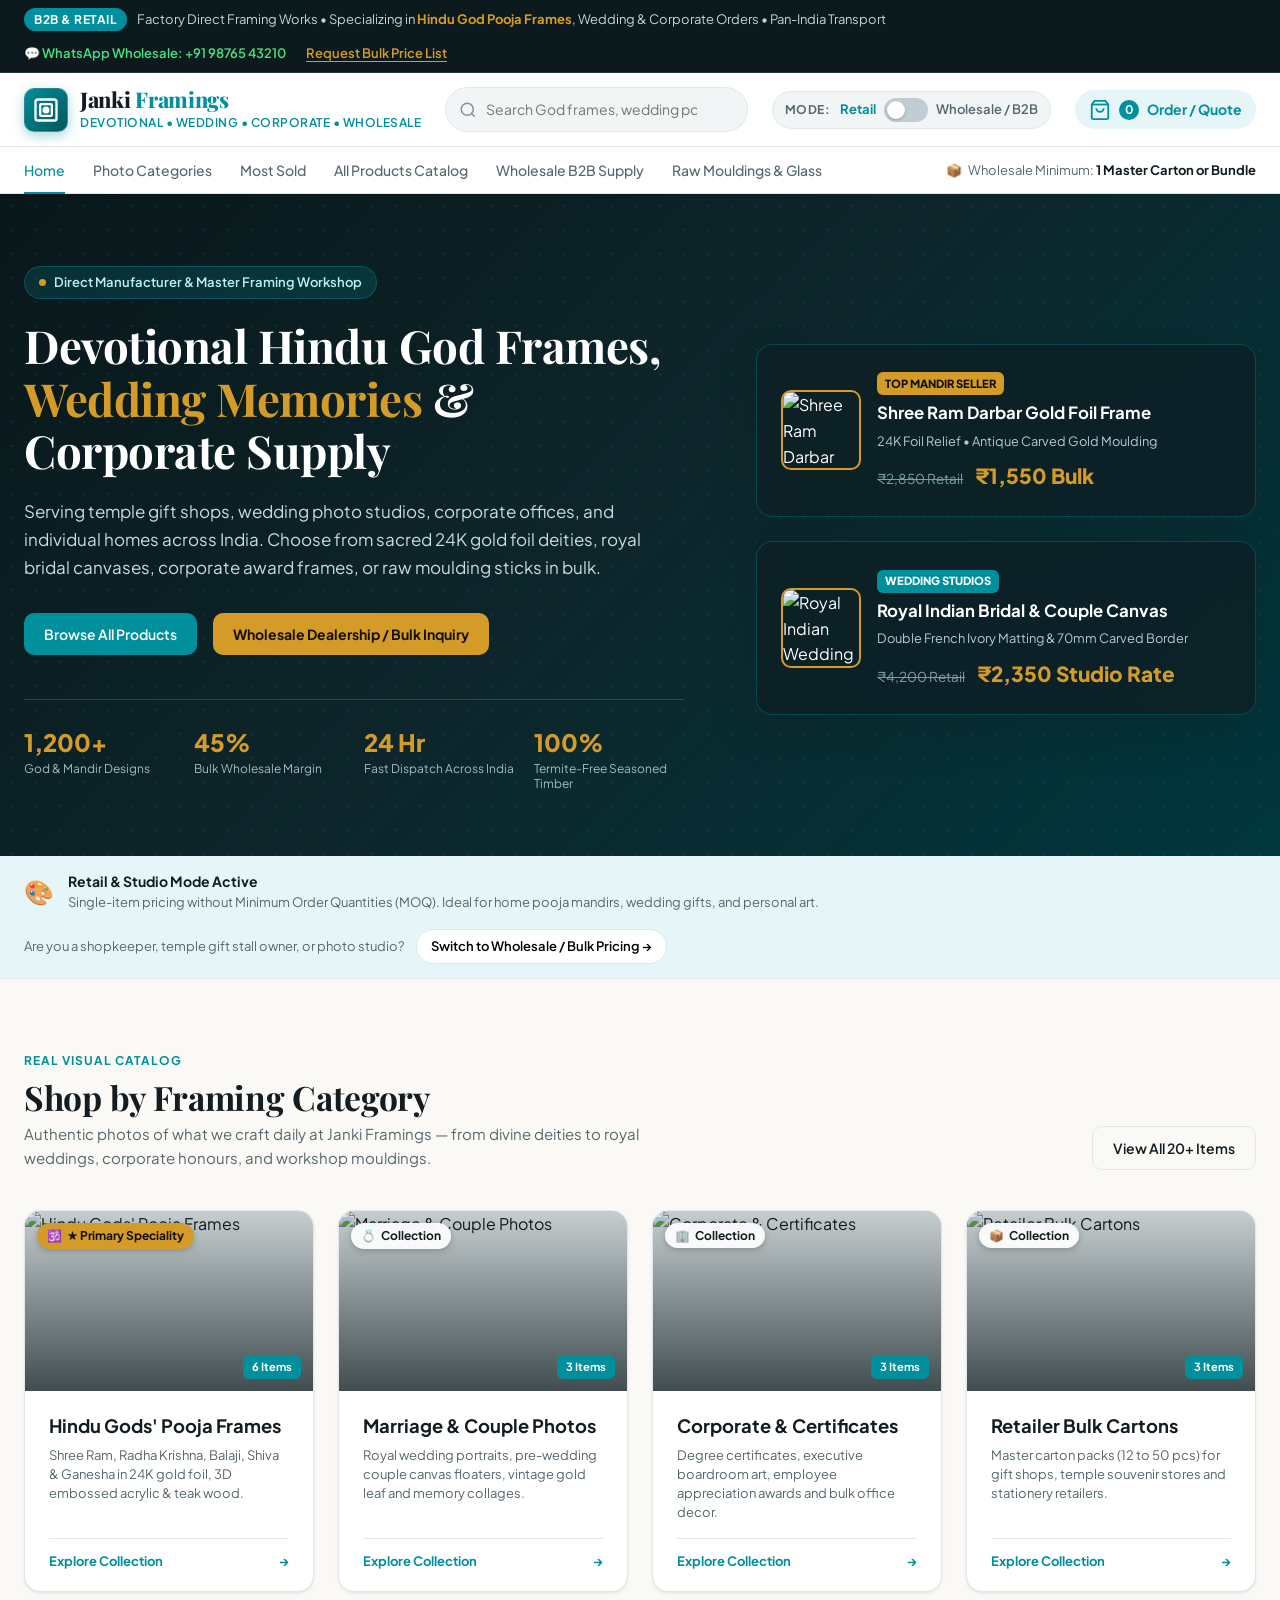
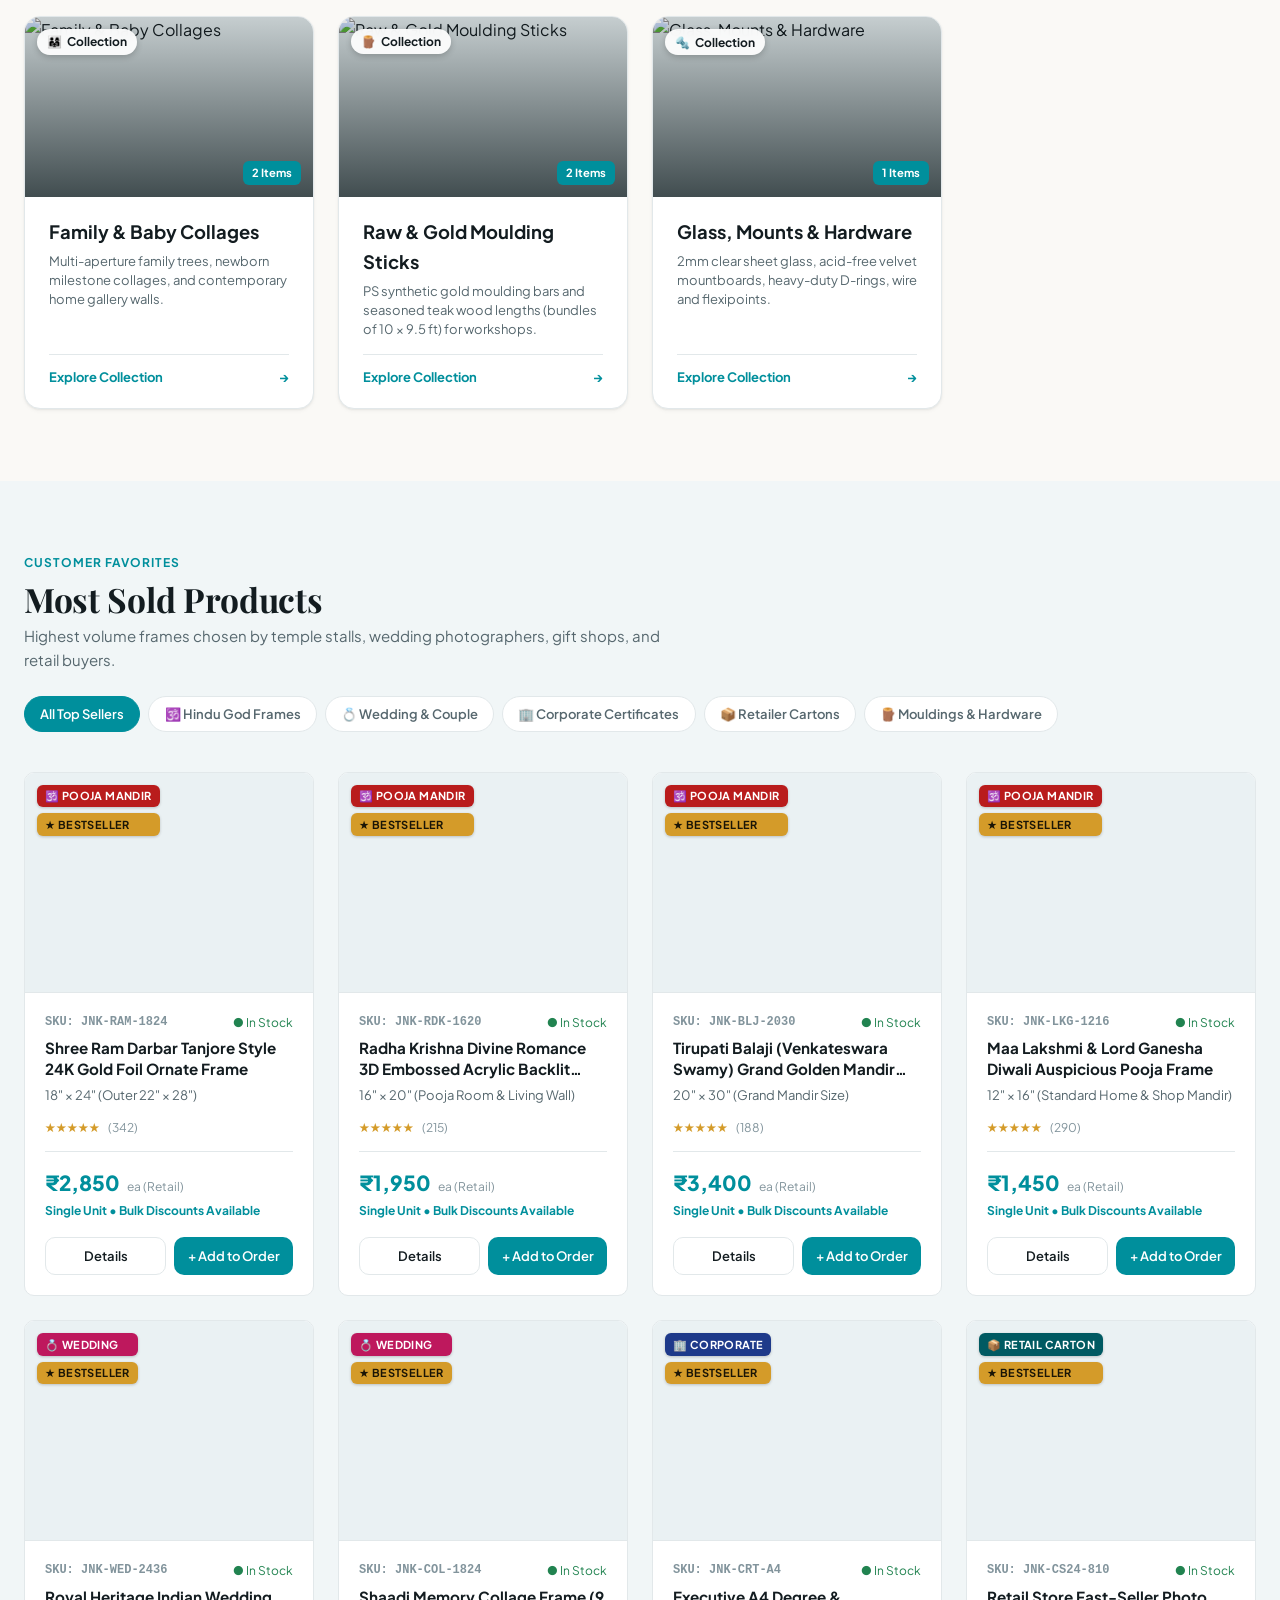
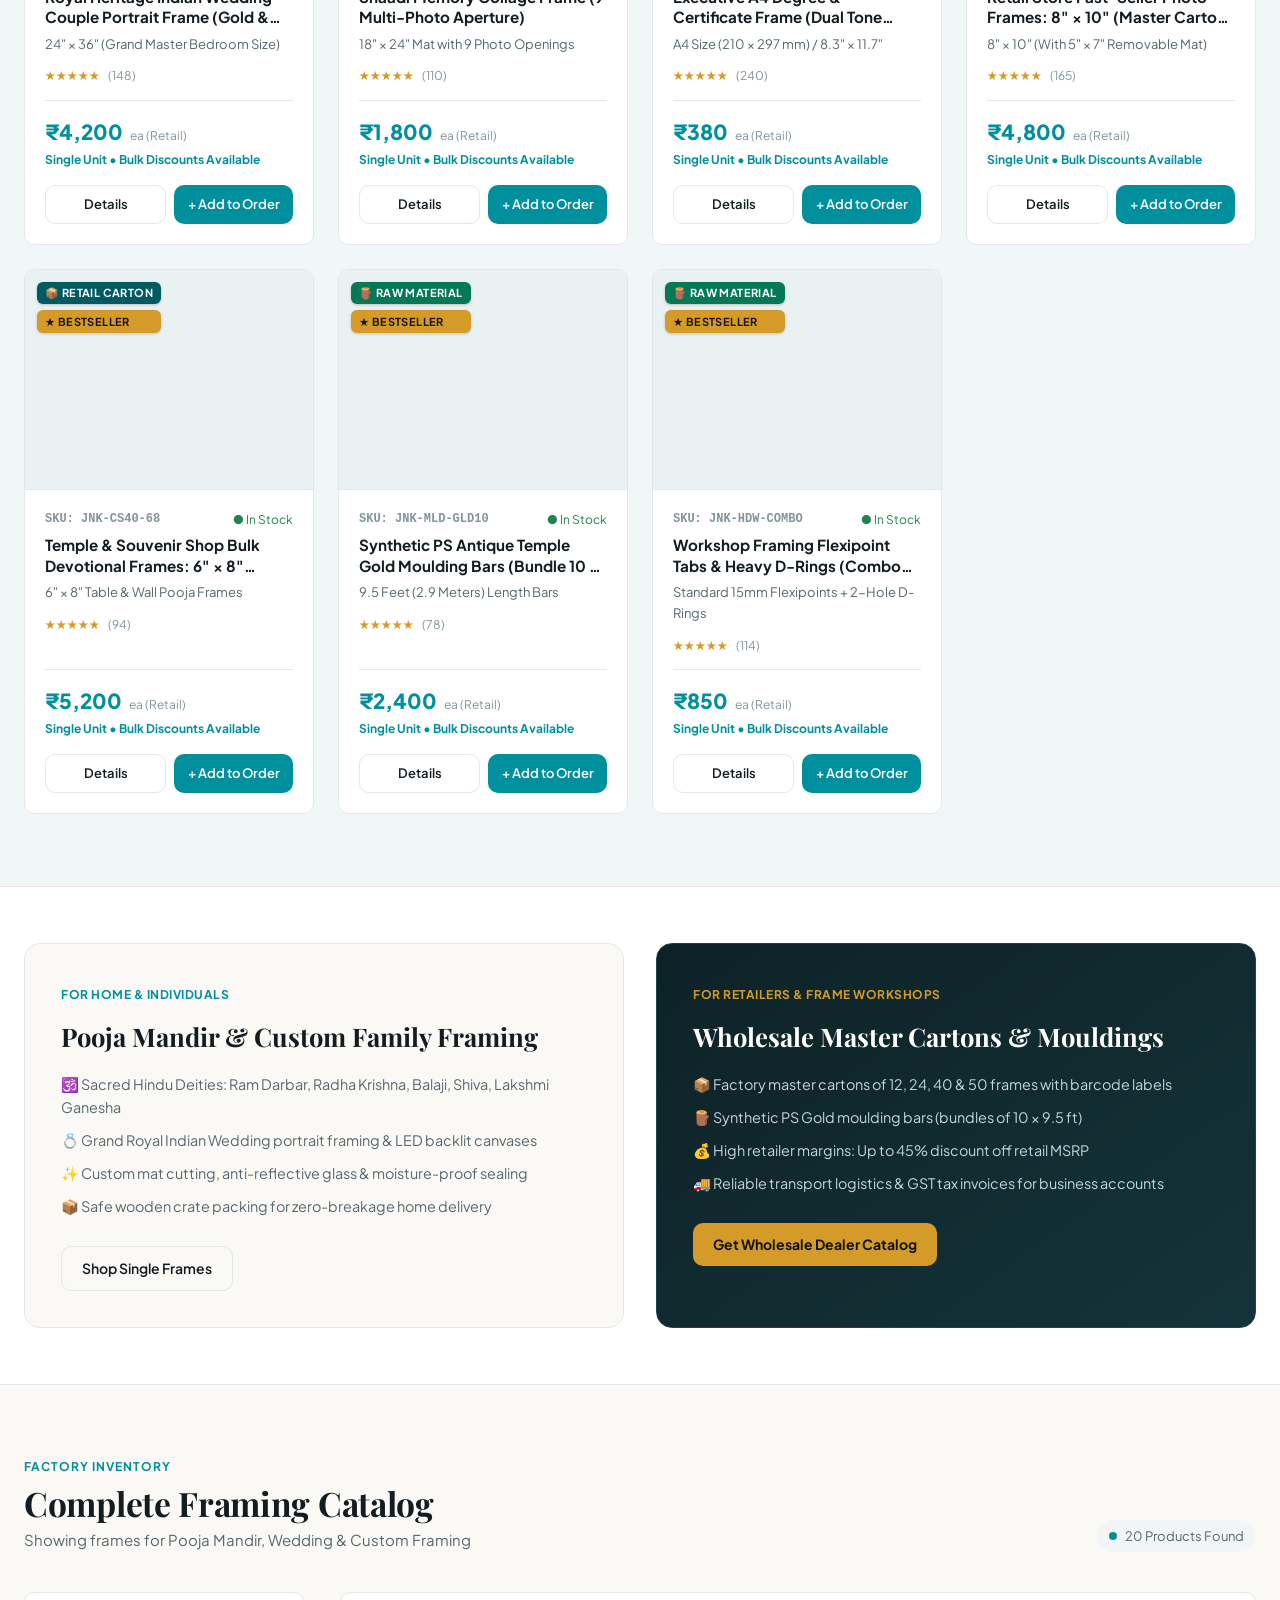
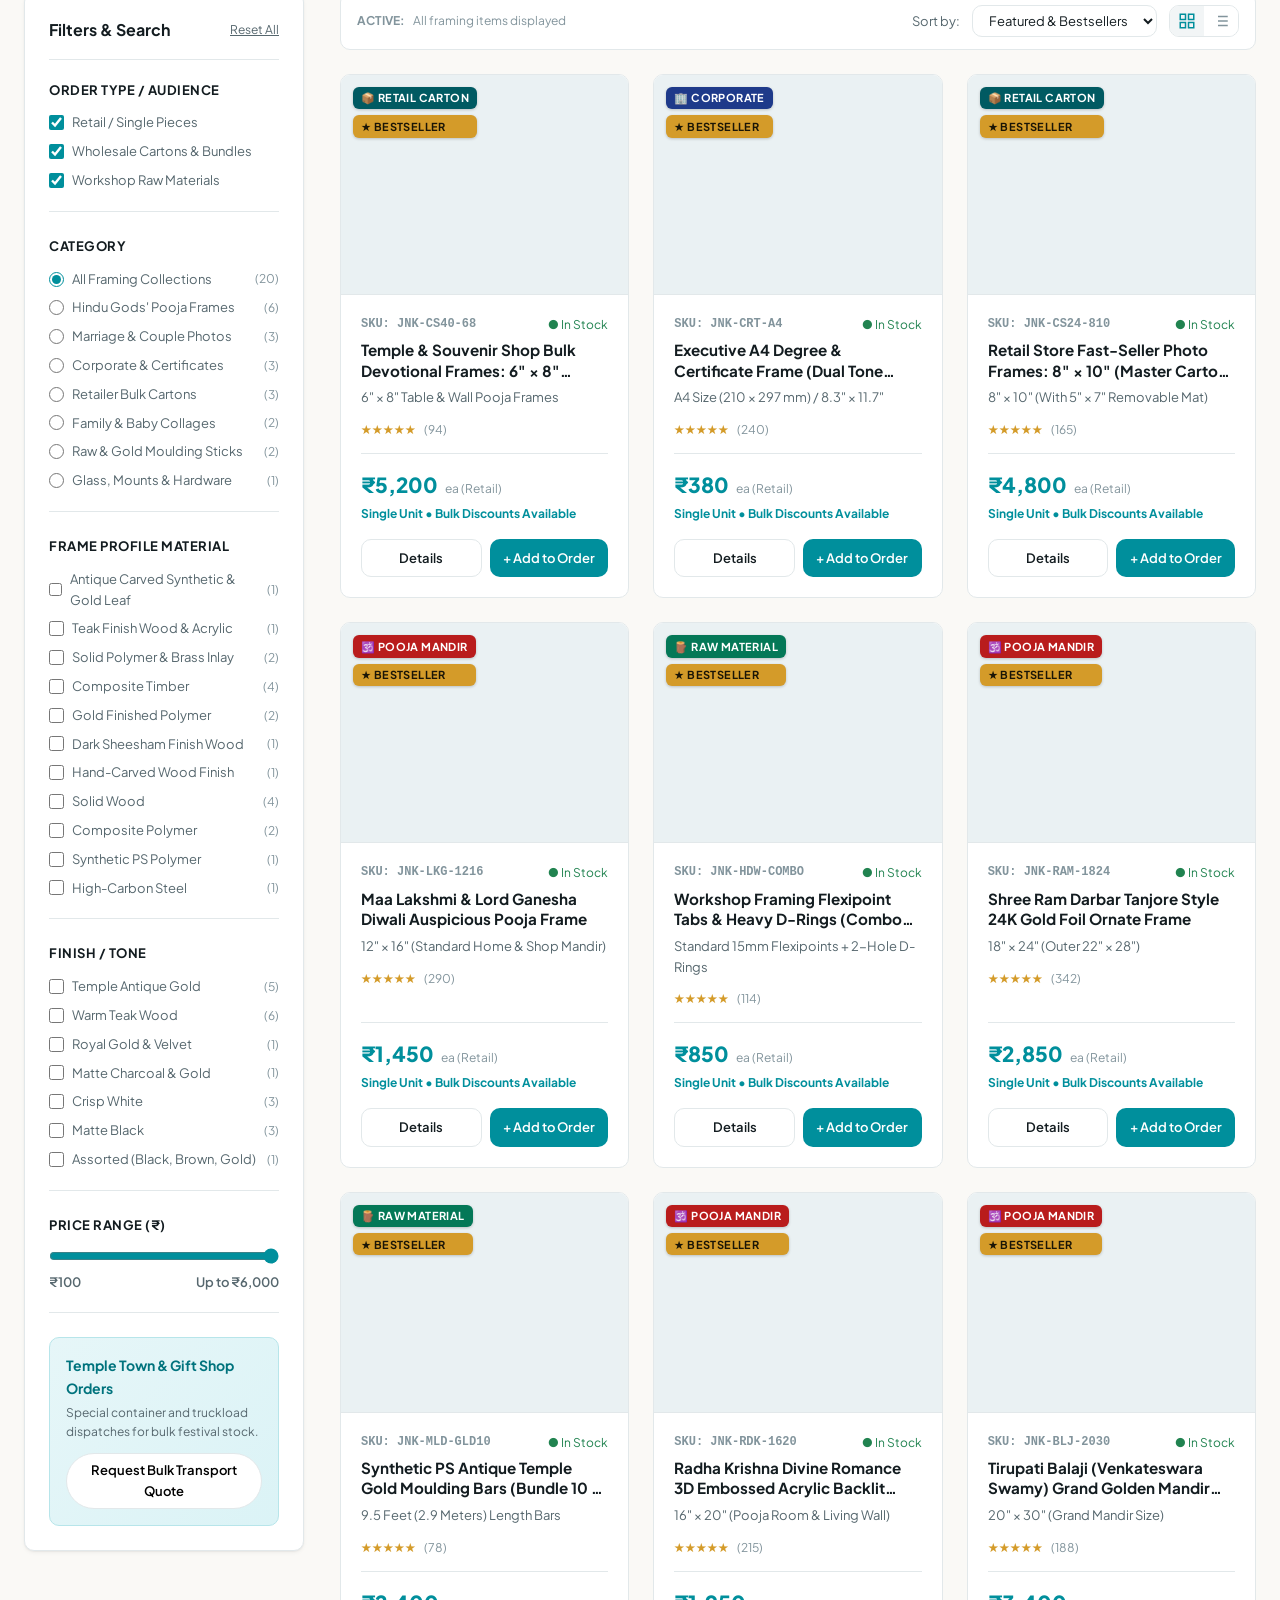
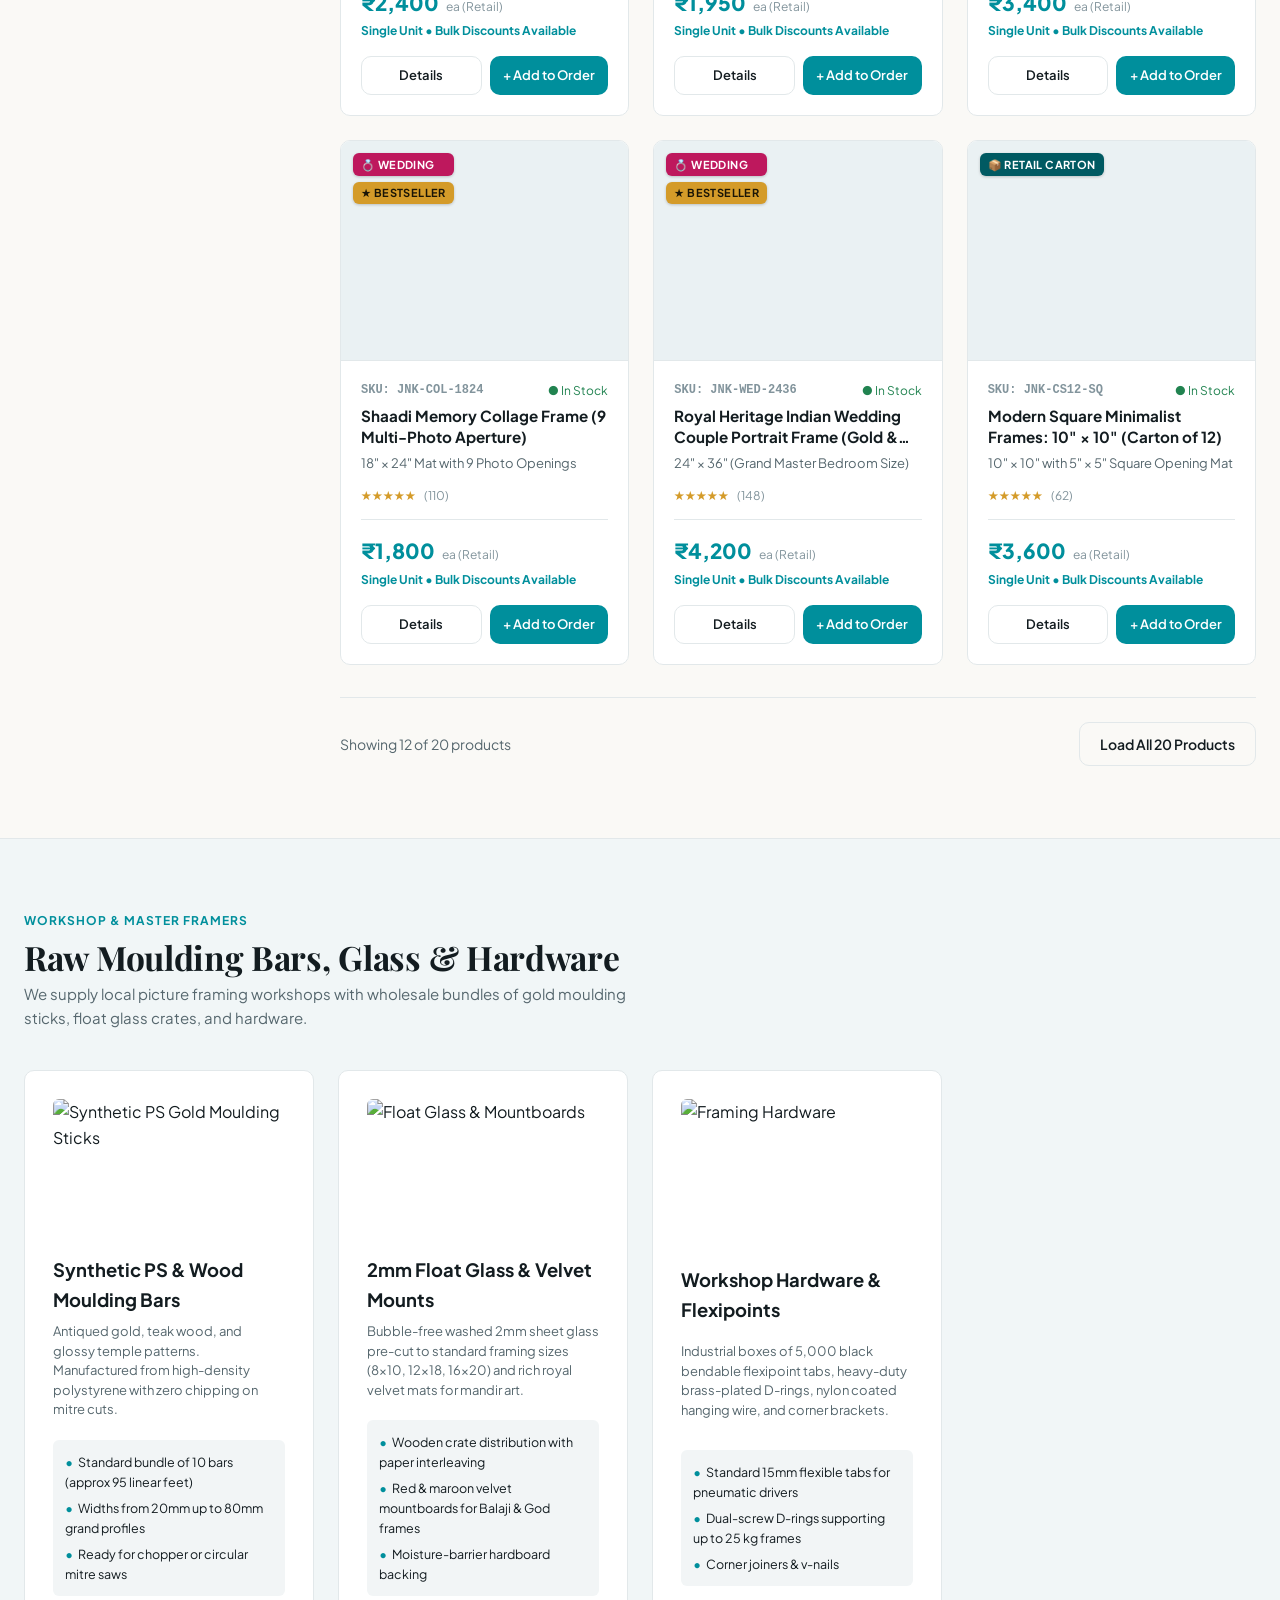
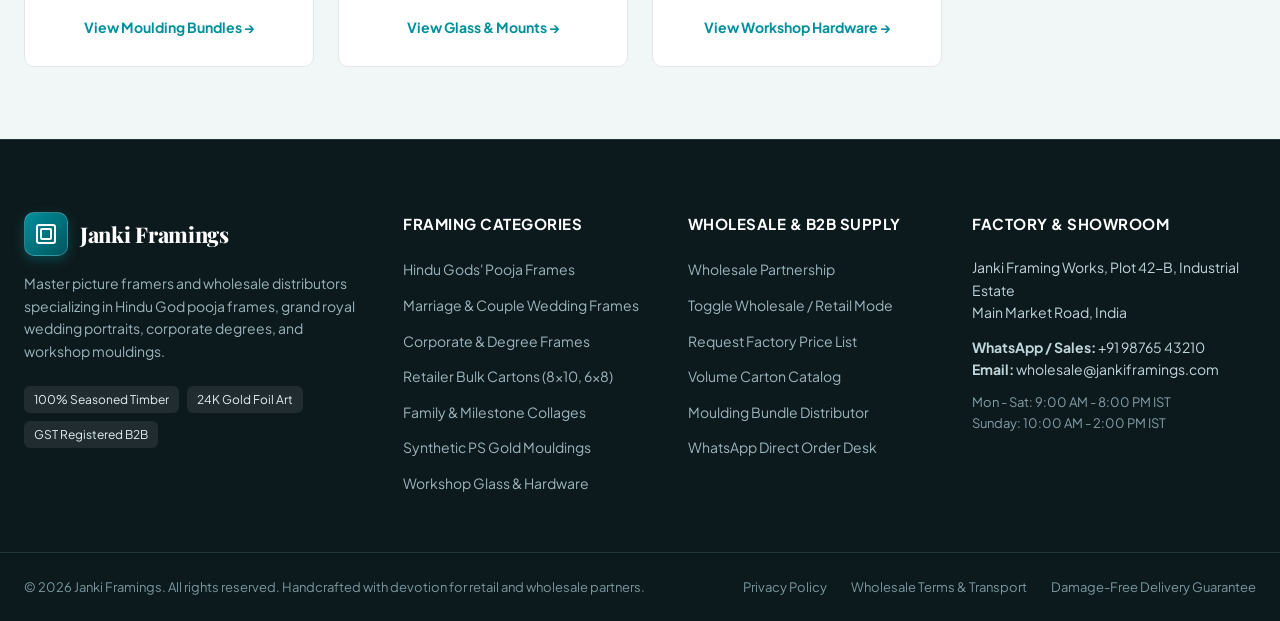
==== index.html @ 9b22b1b0 "first commit" ====
<!DOCTYPE html>
<html lang="en">
<head>
  <meta charset="UTF-8">
  <meta name="viewport" content="width=device-width, initial-scale=1.0">
  <title>Janki Framings | Hindu God Frames, Wedding, Corporate & Wholesale Supply</title>
  <link rel="preconnect" href="https://fonts.googleapis.com">
  <link rel="preconnect" href="https://fonts.gstatic.com" crossorigin>
  <link href="https://fonts.googleapis.com/css2?family=Plus+Jakarta+Sans:wght@300;400;500;600;700;800&family=Playfair+Display:ital,wght@0,600;0,700;0,800;1,400&display=swap" rel="stylesheet">
  <link rel="stylesheet" href="css/style.css">
</head>
<body>
  <!-- Top Announcement Bar -->
  <aside class="announcement-bar" aria-label="Store Announcement">
    <div class="container announcement-inner">
      <div class="announcement-text">
        <span class="badge-pill teal">B2B & Retail</span>
        <span>Factory Direct Framing Works • Specializing in <strong>Hindu God Pooja Frames</strong>, Wedding & Corporate Orders • Pan-India Transport</span>
      </div>
      <div class="announcement-actions">
        <a href="https://wa.me/919876543210" target="_blank" class="whatsapp-link" rel="noopener">
          <span>💬 WhatsApp Wholesale: +91 98765 43210</span>
        </a>
        <button id="open-rfq-top-btn" class="text-link">Request Bulk Price List</button>
      </div>
    </div>
  </aside>

  <!-- Main Navigation Header -->
  <header class="site-header" id="site-header">
    <div class="container header-content">
      <!-- Logo & Brand: Janki Framings -->
      <a href="#hero" class="brand-logo" aria-label="Janki Framings Home">
        <div class="logo-mark">
          <svg width="28" height="28" viewBox="0 0 24 24" fill="none" stroke="currentColor" stroke-width="2">
            <rect x="3" y="3" width="18" height="18" rx="2" ry="2"></rect>
            <rect x="7" y="7" width="10" height="10" rx="1" ry="1"></rect>
            <circle cx="12" cy="12" r="2" fill="currentColor"></circle>
          </svg>
        </div>
        <div class="brand-text">
          <span class="brand-name">Janki <span>Framings</span></span>
          <span class="brand-tagline">Devotional • Wedding • Corporate • Wholesale</span>
        </div>
      </a>

      <!-- Search Input in Header -->
      <div class="search-wrapper">
        <svg class="search-icon" width="18" height="18" viewBox="0 0 24 24" fill="none" stroke="currentColor" stroke-width="2">
          <circle cx="11" cy="11" r="8"></circle>
          <line x1="21" y1="21" x2="16.65" y2="16.65"></line>
        </svg>
        <input 
          type="search" 
          id="global-search" 
          placeholder="Search God frames, wedding portraits, certificates, mouldings..." 
          aria-label="Search catalog"
        />
        <button id="clear-search-btn" class="clear-search hidden" aria-label="Clear search">&times;</button>
      </div>

      <!-- Customer Mode Selector (Retail vs Wholesale Switcher) -->
      <div class="mode-switcher-container">
        <label class="mode-label" for="wholesale-toggle">
          <span class="mode-title">Mode:</span>
          <div class="toggle-control">
            <span class="mode-opt active" id="opt-retail">Retail</span>
            <div class="switch">
              <input type="checkbox" id="wholesale-toggle" aria-label="Toggle Wholesale Mode">
              <span class="slider round"></span>
            </div>
            <span class="mode-opt" id="opt-wholesale">Wholesale / B2B</span>
          </div>
        </label>
      </div>

      <!-- Action items: Quote Drawer / Cart -->
      <div class="header-actions">
        <button id="cart-drawer-toggle" class="btn-icon-count" aria-label="View Order or Quote List">
          <svg width="22" height="22" viewBox="0 0 24 24" fill="none" stroke="currentColor" stroke-width="2">
            <path d="M6 2L3 6v14a2 2 0 0 0 2 2h14a2 2 0 0 0 2-2V6l-3-4z"></path>
            <line x1="3" y1="6" x2="21" y2="6"></line>
            <path d="M16 10a4 4 0 0 1-8 0"></path>
          </svg>
          <span class="count-badge" id="cart-item-count">0</span>
          <span class="action-label" id="cart-label">Order / Quote</span>
        </button>

        <button id="mobile-menu-btn" class="mobile-menu-toggle" aria-label="Open mobile navigation">
          <span class="bar"></span>
          <span class="bar"></span>
          <span class="bar"></span>
        </button>
      </div>
    </div>

    <!-- Secondary Navigation Links Bar -->
    <nav class="secondary-nav" id="secondary-nav" aria-label="Main Navigation">
      <div class="container nav-links-container">
        <ul class="nav-links">
          <li><a href="#hero" class="active">Home</a></li>
          <li><a href="#categories-section">Photo Categories</a></li>
          <li><a href="#bestsellers-section">Most Sold</a></li>
          <li><a href="#catalog-section">All Products Catalog</a></li>
          <li><a href="#wholesale-info-section">Wholesale B2B Supply</a></li>
          <li><a href="#materials-guide-section">Raw Mouldings & Glass</a></li>
        </ul>
        <div class="wholesale-perk-hint">
          <span class="icon">📦</span>
          <span>Wholesale Minimum: <strong>1 Master Carton or Bundle</strong></span>
        </div>
      </div>
    </nav>
  </header>

  <main>
    <!-- Hero / Banner Section -->
    <section class="hero-banner" id="hero">
      <div class="hero-overlay"></div>
      <div class="container hero-container">
        <div class="hero-content">
          <div class="hero-badge">
            <span class="dot"></span>
            Direct Manufacturer & Master Framing Workshop
          </div>
          <h1 class="hero-title">
            Devotional Hindu God Frames, <span>Wedding Memories</span> & Corporate Supply
          </h1>
          <p class="hero-description">
            Serving temple gift shops, wedding photo studios, corporate offices, and individual homes across India. 
            Choose from sacred 24K gold foil deities, royal bridal canvases, corporate award frames, or raw moulding sticks in bulk.
          </p>
          <div class="hero-actions">
            <a href="#catalog-section" class="btn btn-primary">Browse All Products</a>
            <button id="hero-rfq-btn" class="btn btn-gold">Wholesale Dealership / Bulk Inquiry</button>
          </div>
          
          <div class="hero-stats">
            <div class="stat-item">
              <span class="stat-number">1,200+</span>
              <span class="stat-label">God & Mandir Designs</span>
            </div>
            <div class="stat-item">
              <span class="stat-number">45%</span>
              <span class="stat-label">Bulk Wholesale Margin</span>
            </div>
            <div class="stat-item">
              <span class="stat-number">24 Hr</span>
              <span class="stat-label">Fast Dispatch Across India</span>
            </div>
            <div class="stat-item">
              <span class="stat-number">100%</span>
              <span class="stat-label">Termite-Free Seasoned Timber</span>
            </div>
          </div>
        </div>
        
        <div class="hero-card-preview">
          <div class="hero-floating-card">
            <img 
              src="https://images.unsplash.com/photo-1582561424760-0321d75e81fa?w=300&auto=format&fit=crop&q=80" 
              alt="Shree Ram Darbar 24K Gold Foil Frame" 
              class="hero-thumb-img"
            />
            <div>
              <span class="badge-tag">Top Mandir Seller</span>
              <h4>Shree Ram Darbar Gold Foil Frame</h4>
              <p>24K Foil Relief • Antique Carved Gold Moulding</p>
              <div class="card-price-row">
                <span class="price-strike">₹2,850 Retail</span>
                <span class="price-highlight">₹1,550 Bulk</span>
              </div>
            </div>
          </div>

          <div class="hero-floating-card">
            <img 
              src="https://images.unsplash.com/photo-1583939003579-730e3918a45a?w=300&auto=format&fit=crop&q=80" 
              alt="Royal Indian Wedding Couple Frame" 
              class="hero-thumb-img"
            />
            <div>
              <span class="badge-tag teal">Wedding Studios</span>
              <h4>Royal Indian Bridal & Couple Canvas</h4>
              <p>Double French Ivory Matting & 70mm Carved Border</p>
              <div class="card-price-row">
                <span class="price-strike">₹4,200 Retail</span>
                <span class="price-highlight">₹2,350 Studio Rate</span>
              </div>
            </div>
          </div>
        </div>
      </div>
    </section>

    <!-- Audience Mode Explainer Banner -->
    <section class="mode-explainer" id="mode-explainer">
      <div class="container mode-explainer-inner">
        <div class="mode-pill retail-pill" id="pill-retail-view">
          <div class="mode-pill-icon">🎨</div>
          <div>
            <strong>Retail & Studio Mode Active</strong>
            <p>Single-item pricing without Minimum Order Quantities (MOQ). Ideal for home pooja mandirs, wedding gifts, and personal art.</p>
          </div>
        </div>
        <div class="mode-action-call">
          <span>Are you a shopkeeper, temple gift stall owner, or photo studio?</span>
          <button id="switch-to-wholesale-btn" class="btn btn-outline-sm">Switch to Wholesale / Bulk Pricing &rarr;</button>
        </div>
      </div>
    </section>

    <!-- Category Browse Section (Realistic Photos for Indian Market) -->
    <section class="section categories-section" id="categories-section">
      <div class="container">
        <div class="section-header">
          <div class="header-left">
            <span class="section-eyebrow">Real Visual Catalog</span>
            <h2 class="section-title">Shop by Framing Category</h2>
            <p class="section-subtitle">
              Authentic photos of what we craft daily at Janki Framings — from divine deities to royal weddings, corporate honours, and workshop mouldings.
            </p>
          </div>
          <div class="header-right">
            <button class="btn btn-outline" id="view-all-cats-btn">View All 20+ Items</button>
          </div>
        </div>

        <div class="categories-grid" id="categories-grid"></div>
      </div>
    </section>

    <!-- Most Sold / Bestsellers Section -->
    <section class="section bestsellers-section" id="bestsellers-section">
      <div class="container">
        <div class="section-header">
          <div class="header-left">
            <span class="section-eyebrow">Customer Favorites</span>
            <h2 class="section-title">Most Sold Products</h2>
            <p class="section-subtitle">Highest volume frames chosen by temple stalls, wedding photographers, gift shops, and retail buyers.</p>
          </div>
          <div class="bestseller-filters">
            <button class="bestseller-tab active" data-filter="all">All Top Sellers</button>
            <button class="bestseller-tab" data-filter="god-frames">🕉️ Hindu God Frames</button>
            <button class="bestseller-tab" data-filter="marriage">💍 Wedding & Couple</button>
            <button class="bestseller-tab" data-filter="corporate">🏢 Corporate Certificates</button>
            <button class="bestseller-tab" data-filter="bulk-cartons">📦 Retailer Cartons</button>
            <button class="bestseller-tab" data-filter="materials">🪵 Mouldings & Hardware</button>
          </div>
        </div>

        <div class="product-cards-slider" id="bestsellers-grid"></div>
      </div>
    </section>

    <!-- Wholesale & Retail Dual Benefit Banner -->
    <section class="dual-service-banner" id="wholesale-info-section">
      <div class="container">
        <div class="dual-service-grid">
          <div class="service-column retail-col">
            <div class="service-badge">For Home & Individuals</div>
            <h3>Pooja Mandir & Custom Family Framing</h3>
            <ul class="feature-bullets">
              <li>🕉️ Sacred Hindu Deities: Ram Darbar, Radha Krishna, Balaji, Shiva, Lakshmi Ganesha</li>
              <li>💍 Grand Royal Indian Wedding portrait framing & LED backlit canvases</li>
              <li>✨ Custom mat cutting, anti-reflective glass & moisture-proof sealing</li>
              <li>📦 Safe wooden crate packing for zero-breakage home delivery</li>
            </ul>
            <a href="#catalog-section" class="btn btn-outline" onclick="setMode('retail')">Shop Single Frames</a>
          </div>
          
          <div class="service-column wholesale-col">
            <div class="service-badge gold">For Retailers & Frame Workshops</div>
            <h3>Wholesale Master Cartons & Mouldings</h3>
            <ul class="feature-bullets">
              <li>📦 Factory master cartons of 12, 24, 40 & 50 frames with barcode labels</li>
              <li>🪵 Synthetic PS Gold moulding bars (bundles of 10 × 9.5 ft)</li>
              <li>💰 High retailer margins: Up to 45% discount off retail MSRP</li>
              <li>🚚 Reliable transport logistics & GST tax invoices for business accounts</li>
            </ul>
            <button class="btn btn-gold" id="open-rfq-banner-btn">Get Wholesale Dealer Catalog</button>
          </div>
        </div>
      </div>
    </section>

    <!-- Main Product Listing Catalog Section -->
    <section class="section catalog-section" id="catalog-section">
      <div class="container">
        <div class="section-header">
          <div class="header-left">
            <span class="section-eyebrow">Factory Inventory</span>
            <h2 class="section-title">Complete Framing Catalog</h2>
            <p class="section-subtitle" id="catalog-subtitle">Showing all available frames, photo styles, and bulk cartons.</p>
          </div>
          <div class="catalog-status-indicator">
            <span class="status-dot"></span>
            <span id="product-count-badge">Loading items...</span>
          </div>
        </div>

        <div class="catalog-layout">
          <!-- Sidebar Filters -->
          <aside class="catalog-sidebar" id="catalog-sidebar">
            <div class="sidebar-header">
              <h3>Filters & Search</h3>
              <button id="reset-filters-btn" class="reset-link">Reset All</button>
            </div>

            <!-- Audience Filter -->
            <div class="filter-group">
              <h4 class="filter-heading">Order Type / Audience</h4>
              <div class="filter-options">
                <label class="filter-checkbox">
                  <input type="checkbox" name="targetAudience" value="retail" checked>
                  <span>Retail / Single Pieces</span>
                </label>
                <label class="filter-checkbox">
                  <input type="checkbox" name="targetAudience" value="wholesale" checked>
                  <span>Wholesale Cartons & Bundles</span>
                </label>
                <label class="filter-checkbox">
                  <input type="checkbox" name="targetAudience" value="materials" checked>
                  <span>Workshop Raw Materials</span>
                </label>
              </div>
            </div>

            <!-- Category Filter -->
            <div class="filter-group">
              <h4 class="filter-heading">Category</h4>
              <div class="filter-options" id="category-filter-list"></div>
            </div>

            <!-- Material Filter -->
            <div class="filter-group">
              <h4 class="filter-heading">Frame Profile Material</h4>
              <div class="filter-options" id="material-filter-list"></div>
            </div>

            <!-- Color / Finish Filter -->
            <div class="filter-group">
              <h4 class="filter-heading">Finish / Tone</h4>
              <div class="filter-options" id="finish-filter-list"></div>
            </div>

            <!-- Price Range Filter in INR -->
            <div class="filter-group">
              <h4 class="filter-heading">Price Range (<span id="price-mode-indicator">₹</span>)</h4>
              <div class="price-slider-wrap">
                <input type="range" id="price-range-slider" min="100" max="6000" step="100" value="6000">
                <div class="price-range-labels">
                  <span>₹100</span>
                  <span id="current-price-val">Up to ₹6,000</span>
                </div>
              </div>
            </div>

            <!-- Wholesale Perks Banner in Sidebar -->
            <div class="sidebar-promo">
              <h4>Temple Town & Gift Shop Orders</h4>
              <p>Special container and truckload dispatches for bulk festival stock.</p>
              <button class="btn btn-outline-sm btn-full" id="sidebar-rfq-btn">Request Bulk Transport Quote</button>
            </div>
          </aside>

          <!-- Main Product Grid & Controls -->
          <div class="catalog-main">
            <!-- Toolbar -->
            <div class="catalog-toolbar">
              <div class="active-tags-container" id="active-tags-container">
                <span class="tags-label">Active:</span>
                <div class="tags-wrapper" id="tags-wrapper"></div>
              </div>

              <div class="sort-and-view">
                <label for="sort-select" class="sort-label">Sort by:</label>
                <select id="sort-select" class="custom-select">
                  <option value="featured">Featured & Bestsellers</option>
                  <option value="price-low">Price: Low to High</option>
                  <option value="price-high">Price: High to Low</option>
                  <option value="name-asc">Name: A to Z</option>
                  <option value="rating">Highest Rated</option>
                </select>

                <div class="view-toggles" aria-label="Layout view">
                  <button class="view-btn active" id="view-grid-btn" title="Grid View" aria-label="Grid View">
                    <svg width="18" height="18" viewBox="0 0 24 24" fill="none" stroke="currentColor" stroke-width="2">
                      <rect x="3" y="3" width="7" height="7"></rect>
                      <rect x="14" y="3" width="7" height="7"></rect>
                      <rect x="14" y="14" width="7" height="7"></rect>
                      <rect x="3" y="14" width="7" height="7"></rect>
                    </svg>
                  </button>
                  <button class="view-btn" id="view-list-btn" title="List View" aria-label="List View">
                    <svg width="18" height="18" viewBox="0 0 24 24" fill="none" stroke="currentColor" stroke-width="2">
                      <line x1="8" y1="6" x2="21" y2="6"></line>
                      <line x1="8" y1="12" x2="21" y2="12"></line>
                      <line x1="8" y1="18" x2="21" y2="18"></line>
                      <line x1="3" y1="6" x2="3.01" y2="6"></line>
                      <line x1="3" y1="12" x2="3.01" y2="12"></line>
                      <line x1="3" y1="18" x2="3.01" y2="18"></line>
                    </svg>
                  </button>
                </div>
              </div>
            </div>

            <!-- Product Grid -->
            <div class="products-grid" id="products-grid"></div>

            <!-- Empty State -->
            <div class="empty-state hidden" id="empty-state">
              <div class="empty-icon">🔍</div>
              <h3>No matching framing products found</h3>
              <p>Try searching with different keywords like "Ram", "Wedding", "A4", "Moulding", or "Gold".</p>
              <button class="btn btn-primary" id="empty-reset-btn">Reset All Filters</button>
            </div>

            <!-- Pagination Bar -->
            <div class="pagination-bar" id="pagination-bar">
              <span class="pagination-info" id="pagination-info">Showing 12 of 20 products</span>
              <button class="btn btn-outline" id="load-more-btn">Load All Products</button>
            </div>
          </div>
        </div>
      </div>
    </section>

    <!-- Framing Materials & Workshop Guide -->
    <section class="section materials-guide-section" id="materials-guide-section">
      <div class="container">
        <div class="section-header">
          <div class="header-left">
            <span class="section-eyebrow">Workshop & Master Framers</span>
            <h2 class="section-title">Raw Moulding Bars, Glass & Hardware</h2>
            <p class="section-subtitle">We supply local picture framing workshops with wholesale bundles of gold moulding sticks, float glass crates, and hardware.</p>
          </div>
        </div>

        <div class="materials-showcase-grid">
          <div class="mat-card">
            <div class="mat-img-preview">
              <img src="https://images.unsplash.com/photo-1516455590571-18256e5bb9ff?w=500&auto=format&fit=crop&q=80" alt="Synthetic PS Gold Moulding Sticks" />
            </div>
            <h3>Synthetic PS & Wood Moulding Bars</h3>
            <p>Antiqued gold, teak wood, and glossy temple patterns. Manufactured from high-density polystyrene with zero chipping on mitre cuts.</p>
            <ul class="spec-list">
              <li>Standard bundle of 10 bars (approx 95 linear feet)</li>
              <li>Widths from 20mm up to 80mm grand profiles</li>
              <li>Ready for chopper or circular mitre saws</li>
            </ul>
            <button class="btn btn-text" onclick="filterByCategory('mouldings')">View Moulding Bundles &rarr;</button>
          </div>

          <div class="mat-card">
            <div class="mat-img-preview">
              <img src="https://images.unsplash.com/photo-1506744038136-46273834b3fb?w=500&auto=format&fit=crop&q=80" alt="Float Glass & Mountboards" />
            </div>
            <h3>2mm Float Glass & Velvet Mounts</h3>
            <p>Bubble-free washed 2mm sheet glass pre-cut to standard framing sizes (8x10, 12x18, 16x20) and rich royal velvet mats for mandir art.</p>
            <ul class="spec-list">
              <li>Wooden crate distribution with paper interleaving</li>
              <li>Red & maroon velvet mountboards for Balaji & God frames</li>
              <li>Moisture-barrier hardboard backing</li>
            </ul>
            <button class="btn btn-text" onclick="filterByCategory('framing-materials')">View Glass & Mounts &rarr;</button>
          </div>

          <div class="mat-card">
            <div class="mat-img-preview">
              <img src="https://images.unsplash.com/photo-1581244277943-fe4a9c777189?w=500&auto=format&fit=crop&q=80" alt="Framing Hardware" />
            </div>
            <h3>Workshop Hardware & Flexipoints</h3>
            <p>Industrial boxes of 5,000 black bendable flexipoint tabs, heavy-duty brass-plated D-rings, nylon coated hanging wire, and corner brackets.</p>
            <ul class="spec-list">
              <li>Standard 15mm flexible tabs for pneumatic drivers</li>
              <li>Dual-screw D-rings supporting up to 25 kg frames</li>
              <li>Corner joiners & v-nails</li>
            </ul>
            <button class="btn btn-text" onclick="filterByCategory('framing-materials')">View Workshop Hardware &rarr;</button>
          </div>
        </div>
      </div>
    </section>
  </main>

  <!-- Quick View Product Modal -->
  <div class="modal-backdrop hidden" id="quick-view-modal" role="dialog" aria-modal="true" aria-labelledby="modal-product-title">
    <div class="modal-dialog modal-lg">
      <button class="modal-close-btn" id="modal-close-btn" aria-label="Close dialog">&times;</button>
      <div class="modal-body" id="modal-product-details"></div>
    </div>
  </div>

  <!-- Wholesale RFQ (Request for Quote) Modal -->
  <div class="modal-backdrop hidden" id="rfq-modal" role="dialog" aria-modal="true" aria-labelledby="rfq-title">
    <div class="modal-dialog">
      <button class="modal-close-btn" id="rfq-close-btn" aria-label="Close dialog">&times;</button>
      <div class="modal-body rfq-form-wrap">
        <div class="rfq-header">
          <span class="badge-pill gold">Janki Framings B2B</span>
          <h2 id="rfq-title">Request Wholesale Dealer Price List</h2>
          <p>Get factory-direct carton pricing, moulding bundle rates, and transport details for your shop or studio.</p>
        </div>

        <form id="rfq-form" class="rfq-form">
          <div class="form-row">
            <div class="form-group">
              <label for="rfq-name">Proprietor / Contact Name *</label>
              <input type="text" id="rfq-name" required placeholder="e.g. Rajesh Kumar">
            </div>
            <div class="form-group">
              <label for="rfq-company">Shop / Business Name *</label>
              <input type="text" id="rfq-company" required placeholder="e.g. Mahalakshmi Art & Frames">
            </div>
          </div>

          <div class="form-row">
            <div class="form-group">
              <label for="rfq-email">Email or WhatsApp *</label>
              <input type="text" id="rfq-email" required placeholder="Mobile / WhatsApp number">
            </div>
            <div class="form-group">
              <label for="rfq-phone">City & State *</label>
              <input type="text" id="rfq-phone" required placeholder="e.g. Surat, Gujarat">
            </div>
          </div>

          <div class="form-row">
            <div class="form-group">
              <label for="rfq-type">Business Type</label>
              <select id="rfq-type">
                <option value="retailer">Photo Frame Shop / Studio</option>
                <option value="temple">Temple Trust / Gift Stall</option>
                <option value="corporate">Corporate / Institution Supplier</option>
                <option value="photographer">Wedding & Bridal Photographer</option>
                <option value="interior">Interior Decorator / Architect</option>
              </select>
            </div>
            <div class="form-group">
              <label for="rfq-volume">Expected Order Quantity</label>
              <select id="rfq-volume">
                <option value="tier-1">1 - 5 Cartons (Sample / Trial)</option>
                <option value="tier-2">10 - 25 Master Cartons (Regular Monthly)</option>
                <option value="tier-3">50+ Cartons (Festival Bulk / Diwali)</option>
                <option value="moulding">Raw Moulding Bundles (100+ Meters)</option>
              </select>
            </div>
          </div>

          <div class="form-group">
            <label for="rfq-notes">Specific Deities, Sizes or Moulding Profiles Needed</label>
            <textarea id="rfq-notes" rows="3" placeholder="Specify requirements: e.g., Ram Darbar 18x24, A4 Certificate boxes, Gold Moulding bundles..."></textarea>
          </div>

          <div class="form-footer">
            <button type="submit" class="btn btn-primary btn-full">Submit Wholesale Inquiry</button>
            <p class="form-disclaimer">🔒 Direct response via WhatsApp/Call within 24 hours with complete price catalogue.</p>
          </div>
        </form>

        <div class="rfq-success hidden" id="rfq-success">
          <div class="success-icon">✓</div>
          <h3>Wholesale Inquiry Received!</h3>
          <p>Thank you for reaching out to <strong>Janki Framings</strong>. Our wholesale sales manager will contact you on WhatsApp with our latest price list and catalog.</p>
          <button class="btn btn-primary" id="rfq-success-close">Return to Catalog</button>
        </div>
      </div>
    </div>
  </div>

  <!-- Cart / Quote Drawer -->
  <div class="drawer-backdrop hidden" id="cart-drawer-backdrop">
    <div class="drawer" id="cart-drawer">
      <div class="drawer-header">
        <div class="drawer-title-wrap">
          <h3 id="drawer-heading">Order & Quote List</h3>
          <span class="drawer-subtitle" id="drawer-pricing-mode">Mode: Retail</span>
        </div>
        <button class="drawer-close-btn" id="drawer-close-btn" aria-label="Close cart drawer">&times;</button>
      </div>

      <div class="drawer-body" id="cart-items-container"></div>

      <div class="drawer-footer">
        <div class="drawer-summary-row">
          <span>Subtotal</span>
          <span class="summary-amount" id="drawer-subtotal">₹0</span>
        </div>
        <div class="drawer-summary-row discount-row" id="drawer-discount-row">
          <span>Wholesale Bulk Margin Savings</span>
          <span class="discount-amount" id="drawer-discount">-₹0</span>
        </div>
        <div class="drawer-summary-row total-row">
          <strong>Estimated Total</strong>
          <strong class="total-amount" id="drawer-total" style="color: var(--primary);">₹0</strong>
        </div>

        <div class="drawer-actions">
          <button class="btn btn-primary btn-full" id="checkout-btn">Proceed to Inquiry / WhatsApp Quote</button>
          <button class="btn btn-outline btn-full" id="download-rfq-btn">Export Order Spec Sheet (.TXT)</button>
        </div>
        <p class="drawer-note">GST & transport freight calculated based on destination pincode.</p>
      </div>
    </div>
  </div>

  <!-- Footer -->
  <footer class="site-footer">
    <div class="container footer-content">
      <div class="footer-col brand-col">
        <div class="brand-logo footer-logo">
          <div class="logo-mark">
            <svg width="24" height="24" viewBox="0 0 24 24" fill="none" stroke="currentColor" stroke-width="2">
              <rect x="3" y="3" width="18" height="18" rx="2" ry="2"></rect>
              <rect x="7" y="7" width="10" height="10" rx="1" ry="1"></rect>
            </svg>
          </div>
          <span class="brand-name">Janki Framings</span>
        </div>
        <p class="footer-desc">
          Master picture framers and wholesale distributors specializing in Hindu God pooja frames, grand royal wedding portraits, corporate degrees, and workshop mouldings.
        </p>
        <div class="footer-badges">
          <span class="f-badge">100% Seasoned Timber</span>
          <span class="f-badge">24K Gold Foil Art</span>
          <span class="f-badge">GST Registered B2B</span>
        </div>
      </div>

      <div class="footer-col">
        <h4>Framing Categories</h4>
        <ul>
          <li><a href="#catalog-section" onclick="filterByCategory('hindu-gods')">Hindu Gods' Pooja Frames</a></li>
          <li><a href="#catalog-section" onclick="filterByCategory('wedding-marriage')">Marriage & Couple Wedding Frames</a></li>
          <li><a href="#catalog-section" onclick="filterByCategory('corporate-framing')">Corporate & Degree Frames</a></li>
          <li><a href="#catalog-section" onclick="filterByCategory('bulk-retail-cartons')">Retailer Bulk Cartons (8x10, 6x8)</a></li>
          <li><a href="#catalog-section" onclick="filterByCategory('family-personal')">Family & Milestone Collages</a></li>
          <li><a href="#catalog-section" onclick="filterByCategory('mouldings')">Synthetic PS Gold Mouldings</a></li>
          <li><a href="#catalog-section" onclick="filterByCategory('framing-materials')">Workshop Glass & Hardware</a></li>
        </ul>
      </div>

      <div class="footer-col">
        <h4>Wholesale & B2B Supply</h4>
        <ul>
          <li><a href="#wholesale-info-section">Wholesale Partnership</a></li>
          <li><a href="#mode-explainer" id="footer-toggle-wholesale">Toggle Wholesale / Retail Mode</a></li>
          <li><a href="#rfq-modal" class="open-rfq-link">Request Factory Price List</a></li>
          <li><a href="#catalog-section" onclick="filterByAudience('wholesale')">Volume Carton Catalog</a></li>
          <li><a href="#materials-guide-section">Moulding Bundle Distributor</a></li>
          <li><a href="https://wa.me/919876543210" target="_blank" rel="noopener">WhatsApp Direct Order Desk</a></li>
        </ul>
      </div>

      <div class="footer-col contact-col">
        <h4>Factory & Showroom</h4>
        <p>Janki Framing Works, Plot 42-B, Industrial Estate<br>Main Market Road, India</p>
        <p><strong>WhatsApp / Sales:</strong> +91 98765 43210<br><strong>Email:</strong> wholesale@jankiframings.com</p>
        <p class="hours">Mon - Sat: 9:00 AM - 8:00 PM IST<br>Sunday: 10:00 AM - 2:00 PM IST</p>
      </div>
    </div>

    <div class="footer-bottom">
      <div class="container footer-bottom-inner">
        <p>&copy; 2026 Janki Framings. All rights reserved. Handcrafted with devotion for retail and wholesale partners.</p>
        <div class="footer-bottom-links">
          <a href="#privacy">Privacy Policy</a>
          <a href="#terms">Wholesale Terms & Transport</a>
          <a href="#warranty">Damage-Free Delivery Guarantee</a>
        </div>
      </div>
    </div>
  </footer>

  <!-- Notification Toast Container -->
  <div class="toast-container" id="toast-container" aria-live="polite"></div>

  <!-- Scripts -->
  <script src="js/products.js"></script>
  <script src="js/app.js"></script>
</body>
</html>
---- css/style.css ----
/* ==========================================================================
   Janki Framings - Stylesheet & Design System
   Primary Brand: #008f9c (Rich Artisan Teal) with Festive Indian Gold Accents
   ========================================================================== */

:root {
  --font-sans: 'Plus Jakarta Sans', -apple-system, BlinkMacSystemFont, 'Segoe UI', Roboto, sans-serif;
  --font-serif: 'Playfair Display', Georgia, serif;

  /* Janki Framings Brand Colors */
  --primary: #008f9c;          /* Requested Brand Teal */
  --primary-hover: #00737d;
  --primary-dark: #005a62;
  --primary-light: #e6f6f8;
  --primary-subtle: #f0fafb;
  --primary-focus: rgba(0, 143, 156, 0.25);

  --accent-gold: #d49b29;       /* Regal Indian Temple Gold */
  --accent-gold-hover: #ba841b;
  --accent-gold-bg: #fdf8ed;
  --accent-gold-border: #edd597;

  --accent-green: #218350;      /* Emerald / Eco */
  --accent-green-bg: #edf7f1;

  --bg-primary: #faf9f6;        /* Warm Gallery Off-White */
  --bg-surface: #ffffff;
  --bg-card: #ffffff;
  --bg-subtle: #f2f5f6;
  --bg-dark: #0d1a1d;           /* Deep Teal Charcoal */
  --bg-dark-surface: #15272b;

  --text-main: #131c20;
  --text-muted: #56676e;
  --text-light: #82949c;
  --text-inverse: #f8fafc;

  --border-subtle: #e2e8ea;
  --border-focus: #b2d5d9;
  --border-dark: #22373d;

  --shadow-sm: 0 2px 4px rgba(13, 26, 29, 0.04), 0 1px 2px rgba(13, 26, 29, 0.06);
  --shadow-md: 0 4px 14px rgba(13, 26, 29, 0.08), 0 2px 6px rgba(13, 26, 29, 0.04);
  --shadow-lg: 0 12px 28px rgba(13, 26, 29, 0.12), 0 4px 10px rgba(13, 26, 29, 0.06);
  --shadow-xl: 0 20px 40px rgba(13, 26, 29, 0.2);

  --radius-sm: 6px;
  --radius-md: 10px;
  --radius-lg: 16px;
  --radius-full: 9999px;

  --transition-fast: 0.18s ease;
  --transition-normal: 0.28s ease;
}

/* Base & Reset */
*, *::before, *::after {
  box-sizing: border-box;
  margin: 0;
  padding: 0;
}

html {
  scroll-behavior: smooth;
  font-size: 16px;
}

body {
  font-family: var(--font-sans);
  background-color: var(--bg-primary);
  color: var(--text-main);
  line-height: 1.6;
  -webkit-font-smoothing: antialiased;
}

a {
  color: inherit;
  text-decoration: none;
  transition: color var(--transition-fast);
}

ul {
  list-style: none;
}

img {
  display: block;
  max-width: 100%;
  height: auto;
}

svg {
  display: block;
}

button, input, select, textarea {
  font: inherit;
}

button {
  cursor: pointer;
  border: none;
  background: none;
}

.container {
  width: 100%;
  max-width: 1320px;
  margin-left: auto;
  margin-right: auto;
  padding-left: 1.5rem;
  padding-right: 1.5rem;
}

.hidden {
  display: none !important;
}

/* ==========================================================================
   Announcement Bar
   ========================================================================== */
.announcement-bar {
  background-color: var(--bg-dark);
  color: #bfd6dc;
  font-size: 0.8125rem;
  padding: 0.5rem 0;
  border-bottom: 1px solid var(--border-dark);
}

.announcement-inner {
  display: flex;
  justify-content: space-between;
  align-items: center;
  flex-wrap: wrap;
  gap: 0.75rem;
}

.announcement-text {
  display: flex;
  align-items: center;
  gap: 0.625rem;
}

.announcement-text strong {
  color: var(--accent-gold);
}

.badge-pill {
  display: inline-flex;
  align-items: center;
  background: rgba(255, 255, 255, 0.12);
  color: #ffffff;
  padding: 0.125rem 0.625rem;
  border-radius: var(--radius-full);
  font-size: 0.75rem;
  font-weight: 700;
  letter-spacing: 0.5px;
  text-transform: uppercase;
}

.badge-pill.gold {
  background: var(--accent-gold);
  color: #1a1708;
}

.badge-pill.teal {
  background: var(--primary);
  color: #ffffff;
}

.announcement-actions {
  display: flex;
  align-items: center;
  gap: 1.25rem;
}

.whatsapp-link {
  color: #4ade80;
  font-weight: 600;
  display: inline-flex;
  align-items: center;
  gap: 0.35rem;
}

.whatsapp-link:hover {
  text-decoration: underline;
}

.phone-link {
  color: #e2f0f2;
  font-weight: 500;
}

.text-link {
  color: var(--accent-gold);
  text-decoration: underline;
  text-underline-offset: 3px;
  font-weight: 600;
  transition: opacity var(--transition-fast);
}

.text-link:hover {
  opacity: 0.85;
}

/* ==========================================================================
   Header Navigation
   ========================================================================== */
.site-header {
  position: sticky;
  top: 0;
  z-index: 100;
  background-color: var(--bg-surface);
  border-bottom: 1px solid var(--border-subtle);
  box-shadow: var(--shadow-sm);
}

.header-content {
  display: flex;
  align-items: center;
  justify-content: space-between;
  gap: 1.5rem;
  padding-top: 0.875rem;
  padding-bottom: 0.875rem;
}

.brand-logo {
  display: flex;
  align-items: center;
  gap: 0.75rem;
  flex-shrink: 0;
}

.logo-mark {
  width: 44px;
  height: 44px;
  background: linear-gradient(135deg, var(--primary) 0%, #00565e 100%);
  color: #ffffff;
  border-radius: var(--radius-md);
  display: flex;
  align-items: center;
  justify-content: center;
  box-shadow: 0 4px 12px rgba(0, 143, 156, 0.35);
  border: 1px solid rgba(255, 255, 255, 0.2);
}

.brand-text {
  display: flex;
  flex-direction: column;
}

.brand-name {
  font-family: var(--font-serif);
  font-size: 1.35rem;
  font-weight: 800;
  color: var(--text-main);
  letter-spacing: -0.3px;
  line-height: 1.2;
}

.brand-name span {
  color: var(--primary);
}

.brand-tagline {
  font-size: 0.75rem;
  font-weight: 600;
  text-transform: uppercase;
  color: var(--primary);
  letter-spacing: 0.5px;
}

/* Search Wrapper */
.search-wrapper {
  position: relative;
  flex: 1;
  max-width: 440px;
}

.search-icon {
  position: absolute;
  left: 0.875rem;
  top: 50%;
  transform: translateY(-50%);
  color: var(--text-light);
  pointer-events: none;
}

.search-wrapper input {
  width: 100%;
  padding: 0.625rem 2.25rem 0.625rem 2.5rem;
  border: 1px solid var(--border-subtle);
  border-radius: var(--radius-full);
  background-color: var(--bg-subtle);
  font-size: 0.875rem;
  color: var(--text-main);
  transition: all var(--transition-fast);
}

.search-wrapper input:focus {
  outline: none;
  background-color: #ffffff;
  border-color: var(--primary);
  box-shadow: 0 0 0 3px var(--primary-focus);
}

.clear-search {
  position: absolute;
  right: 0.875rem;
  top: 50%;
  transform: translateY(-50%);
  font-size: 1.2rem;
  color: var(--text-muted);
  line-height: 1;
}

/* Mode Switcher (Retail vs Wholesale) */
.mode-switcher-container {
  display: flex;
  align-items: center;
  background: var(--bg-subtle);
  padding: 0.375rem 0.75rem;
  border-radius: var(--radius-full);
  border: 1px solid var(--border-subtle);
}

.mode-label {
  display: flex;
  align-items: center;
  gap: 0.625rem;
  cursor: pointer;
  user-select: none;
}

.mode-title {
  font-size: 0.75rem;
  font-weight: 700;
  text-transform: uppercase;
  letter-spacing: 0.4px;
  color: var(--text-muted);
}

.toggle-control {
  display: flex;
  align-items: center;
  gap: 0.5rem;
}

.mode-opt {
  font-size: 0.8125rem;
  font-weight: 600;
  color: var(--text-muted);
  transition: color var(--transition-fast);
}

.mode-opt.active {
  color: var(--primary);
  font-weight: 700;
}

.mode-opt#opt-wholesale.active {
  color: var(--accent-gold);
}

.switch {
  position: relative;
  display: inline-block;
  width: 44px;
  height: 24px;
}

.switch input {
  opacity: 0;
  width: 0;
  height: 0;
}

.slider {
  position: absolute;
  cursor: pointer;
  top: 0;
  left: 0;
  right: 0;
  bottom: 0;
  background-color: #c0ced4;
  transition: 0.25s;
}

.slider:before {
  position: absolute;
  content: "";
  height: 18px;
  width: 18px;
  left: 3px;
  bottom: 3px;
  background-color: white;
  transition: 0.25s;
  box-shadow: 0 1px 3px rgba(0,0,0,0.25);
}

input:checked + .slider {
  background-color: var(--primary);
}

input:checked + .slider:before {
  transform: translateX(20px);
}

.slider.round {
  border-radius: 34px;
}

.slider.round:before {
  border-radius: 50%;
}

/* Header Actions */
.header-actions {
  display: flex;
  align-items: center;
  gap: 0.75rem;
}

.btn-icon-count {
  display: flex;
  align-items: center;
  gap: 0.5rem;
  padding: 0.5rem 0.875rem;
  background-color: var(--primary-light);
  color: var(--primary);
  border-radius: var(--radius-full);
  font-size: 0.875rem;
  font-weight: 700;
  transition: all var(--transition-fast);
  position: relative;
}

.btn-icon-count:hover {
  background-color: #d2eff2;
  transform: translateY(-1px);
}

.count-badge {
  background-color: var(--primary);
  color: #ffffff;
  font-size: 0.75rem;
  font-weight: 700;
  min-width: 20px;
  height: 20px;
  padding: 0 4px;
  border-radius: var(--radius-full);
  display: inline-flex;
  align-items: center;
  justify-content: center;
}

.mobile-menu-toggle {
  display: none;
  flex-direction: column;
  justify-content: space-between;
  width: 26px;
  height: 20px;
  padding: 0;
}

.mobile-menu-toggle .bar {
  height: 3px;
  width: 100%;
  background-color: var(--text-main);
  border-radius: 2px;
}

/* Secondary Navigation Bar */
.secondary-nav {
  background-color: var(--bg-surface);
  border-top: 1px solid var(--border-subtle);
  font-size: 0.875rem;
}

.nav-links-container {
  display: flex;
  align-items: center;
  justify-content: space-between;
}

.nav-links {
  display: flex;
  gap: 1.75rem;
}

.nav-links li a {
  display: inline-block;
  padding: 0.75rem 0;
  font-weight: 500;
  color: var(--text-muted);
  position: relative;
  transition: color var(--transition-fast);
}

.nav-links li a:hover,
.nav-links li a.active {
  color: var(--primary);
}

.nav-links li a.active::after {
  content: '';
  position: absolute;
  bottom: -1px;
  left: 0;
  right: 0;
  height: 2px;
  background-color: var(--primary);
}

.wholesale-perk-hint {
  display: flex;
  align-items: center;
  gap: 0.375rem;
  font-size: 0.8125rem;
  color: var(--text-muted);
}

.wholesale-perk-hint strong {
  color: var(--text-main);
}

/* ==========================================================================
   Buttons & Common Controls
   ========================================================================== */
.btn {
  display: inline-flex;
  align-items: center;
  justify-content: center;
  gap: 0.5rem;
  padding: 0.625rem 1.25rem;
  font-size: 0.875rem;
  font-weight: 600;
  border-radius: var(--radius-md);
  transition: all var(--transition-fast);
  text-align: center;
}

.btn-primary {
  background-color: var(--primary);
  color: #ffffff;
}

.btn-primary:hover {
  background-color: var(--primary-hover);
  transform: translateY(-1px);
  box-shadow: 0 4px 12px rgba(0, 143, 156, 0.35);
}

.btn-gold {
  background-color: var(--accent-gold);
  color: #121008;
  font-weight: 700;
}

.btn-gold:hover {
  background-color: var(--accent-gold-hover);
  transform: translateY(-1px);
  box-shadow: 0 4px 12px rgba(212, 155, 41, 0.35);
}

.btn-secondary {
  background-color: #ffffff;
  color: var(--text-main);
  border: 1px solid rgba(255, 255, 255, 0.4);
}

.btn-secondary:hover {
  background-color: #f7f9fa;
  transform: translateY(-1px);
}

.btn-outline {
  background-color: transparent;
  color: var(--text-main);
  border: 1px solid var(--border-subtle);
}

.btn-outline:hover {
  border-color: var(--primary);
  color: var(--primary);
  background-color: var(--primary-light);
}

.btn-outline-sm {
  padding: 0.375rem 0.875rem;
  font-size: 0.8125rem;
  background: #ffffff;
  border: 1px solid var(--border-subtle);
  border-radius: var(--radius-full);
}

.btn-outline-sm:hover {
  border-color: var(--primary);
  color: var(--primary);
}

.btn-text {
  padding: 0;
  font-weight: 700;
  color: var(--primary);
}

.btn-text:hover {
  text-decoration: underline;
  text-underline-offset: 3px;
}

.btn-full {
  width: 100%;
}

/* ==========================================================================
   Hero / Banner Section
   ========================================================================== */
.hero-banner {
  position: relative;
  background: linear-gradient(135deg, #09171a 0%, #0d262b 50%, #00373d 100%);
  color: #ffffff;
  padding: 4.5rem 0 4rem;
  overflow: hidden;
}

.hero-overlay {
  position: absolute;
  top: 0;
  left: 0;
  right: 0;
  bottom: 0;
  background-image: radial-gradient(rgba(0, 143, 156, 0.2) 1px, transparent 1px);
  background-size: 24px 24px;
  pointer-events: none;
}

.hero-container {
  position: relative;
  display: grid;
  grid-template-columns: 1.15fr 0.85fr;
  align-items: center;
  gap: 3.5rem;
}

.hero-content {
  max-width: 660px;
}

.hero-badge {
  display: inline-flex;
  align-items: center;
  gap: 0.5rem;
  background-color: rgba(0, 143, 156, 0.2);
  border: 1px solid rgba(0, 143, 156, 0.4);
  padding: 0.3125rem 0.875rem;
  border-radius: var(--radius-full);
  font-size: 0.8125rem;
  font-weight: 600;
  margin-bottom: 1.25rem;
  color: #bbf0f5;
}

.hero-badge .dot {
  width: 7px;
  height: 7px;
  border-radius: 50%;
  background-color: var(--accent-gold);
}

.hero-title {
  font-family: var(--font-serif);
  font-size: 2.85rem;
  line-height: 1.15;
  font-weight: 700;
  margin-bottom: 1.25rem;
  letter-spacing: -0.5px;
}

.hero-title span {
  color: var(--accent-gold);
}

.hero-description {
  font-size: 1.0625rem;
  line-height: 1.65;
  color: #c7dbe0;
  margin-bottom: 2rem;
}

.hero-actions {
  display: flex;
  align-items: center;
  gap: 1rem;
  margin-bottom: 2.75rem;
  flex-wrap: wrap;
}

.hero-stats {
  display: grid;
  grid-template-columns: repeat(4, 1fr);
  gap: 1.25rem;
  padding-top: 1.75rem;
  border-top: 1px solid rgba(255, 255, 255, 0.15);
}

.stat-item {
  display: flex;
  flex-direction: column;
}

.stat-number {
  font-size: 1.5rem;
  font-weight: 800;
  color: var(--accent-gold);
  line-height: 1.2;
}

.stat-label {
  font-size: 0.75rem;
  color: #9cbcc4;
  line-height: 1.3;
  margin-top: 0.25rem;
}

/* Hero Floating Cards */
.hero-card-preview {
  position: relative;
  display: flex;
  flex-direction: column;
  gap: 1.5rem;
}

.hero-floating-card {
  background-color: rgba(13, 33, 38, 0.9);
  backdrop-filter: blur(12px);
  border: 1px solid rgba(0, 143, 156, 0.35);
  padding: 1.5rem;
  border-radius: var(--radius-lg);
  box-shadow: var(--shadow-xl);
  transition: transform var(--transition-normal);
  display: flex;
  gap: 1rem;
  align-items: center;
}

.hero-floating-card:hover {
  transform: translateY(-4px);
}

.hero-thumb-img {
  width: 80px;
  height: 80px;
  border-radius: var(--radius-md);
  object-fit: cover;
  flex-shrink: 0;
  border: 2px solid var(--accent-gold);
}

.hero-floating-card .badge-tag {
  display: inline-block;
  background-color: var(--accent-gold);
  color: #121008;
  font-size: 0.7rem;
  font-weight: 800;
  text-transform: uppercase;
  padding: 0.15rem 0.5rem;
  border-radius: var(--radius-sm);
  margin-bottom: 0.35rem;
}

.hero-floating-card .badge-tag.teal {
  background-color: var(--primary);
  color: #ffffff;
}

.hero-floating-card h4 {
  font-size: 1.05rem;
  font-weight: 700;
  margin-bottom: 0.2rem;
}

.hero-floating-card p {
  font-size: 0.8rem;
  color: #b0cdd4;
  margin-bottom: 0.5rem;
}

.card-price-row {
  display: flex;
  align-items: baseline;
  gap: 0.75rem;
}

.price-strike {
  text-decoration: line-through;
  color: #7b9fa7;
  font-size: 0.85rem;
}

.price-highlight {
  color: var(--accent-gold);
  font-size: 1.3rem;
  font-weight: 800;
}

/* ==========================================================================
   Mode Explainer Banner
   ========================================================================== */
.mode-explainer {
  background-color: var(--primary-light);
  border-bottom: 1px solid var(--border-subtle);
  padding: 0.875rem 0;
}

.mode-explainer-inner {
  display: flex;
  align-items: center;
  justify-content: space-between;
  flex-wrap: wrap;
  gap: 1rem;
}

.mode-pill {
  display: flex;
  align-items: center;
  gap: 0.875rem;
}

.mode-pill-icon {
  font-size: 1.5rem;
}

.mode-pill strong {
  display: block;
  font-size: 0.875rem;
  color: var(--text-main);
}

.mode-pill p {
  font-size: 0.8125rem;
  color: var(--text-muted);
}

.mode-action-call {
  display: flex;
  align-items: center;
  gap: 0.75rem;
  font-size: 0.8125rem;
  color: var(--text-muted);
}

/* ==========================================================================
   Sections Common Header
   ========================================================================== */
.section {
  padding: 4.5rem 0;
}

.section-header {
  display: flex;
  align-items: flex-end;
  justify-content: space-between;
  gap: 1.5rem;
  margin-bottom: 2.5rem;
  flex-wrap: wrap;
}

.section-eyebrow {
  display: block;
  font-size: 0.75rem;
  font-weight: 700;
  text-transform: uppercase;
  letter-spacing: 1px;
  color: var(--primary);
  margin-bottom: 0.375rem;
}

.section-title {
  font-family: var(--font-serif);
  font-size: 2.1rem;
  font-weight: 700;
  line-height: 1.25;
  color: var(--text-main);
  letter-spacing: -0.3px;
}

.section-subtitle {
  font-size: 0.9375rem;
  color: var(--text-muted);
  max-width: 640px;
  margin-top: 0.25rem;
}

/* ==========================================================================
   Category List Section (Realistic Photos)
   ========================================================================== */
.categories-grid {
  display: grid;
  grid-template-columns: repeat(auto-fill, minmax(290px, 1fr));
  gap: 1.5rem;
}

.category-card {
  position: relative;
  background-color: var(--bg-card);
  border: 1px solid var(--border-subtle);
  border-radius: var(--radius-lg);
  overflow: hidden;
  transition: all var(--transition-normal);
  cursor: pointer;
  display: flex;
  flex-direction: column;
  box-shadow: var(--shadow-sm);
}

.category-card:hover {
  transform: translateY(-5px);
  border-color: var(--primary);
  box-shadow: var(--shadow-lg);
}

.category-card.active {
  border-color: var(--primary);
  box-shadow: 0 0 0 3px var(--primary-focus);
}

.category-img-wrap {
  position: relative;
  height: 180px;
  width: 100%;
  overflow: hidden;
  background-color: #dce5e7;
}

.category-photo {
  width: 100%;
  height: 100%;
  object-fit: cover;
  transition: transform 0.5s ease;
}

.category-card:hover .category-photo {
  transform: scale(1.08);
}

.category-img-overlay {
  position: absolute;
  inset: 0;
  background: linear-gradient(180deg, rgba(0,0,0,0.1) 0%, rgba(13, 26, 29, 0.75) 100%);
}

.category-badge-chip {
  position: absolute;
  top: 0.75rem;
  left: 0.75rem;
  background-color: rgba(255, 255, 255, 0.92);
  backdrop-filter: blur(4px);
  color: var(--text-main);
  font-size: 0.75rem;
  font-weight: 700;
  padding: 0.2rem 0.6rem;
  border-radius: var(--radius-full);
  display: flex;
  align-items: center;
  gap: 0.35rem;
  box-shadow: 0 2px 6px rgba(0,0,0,0.2);
}

.category-badge-chip.primary-highlight {
  background-color: var(--accent-gold);
  color: #121008;
}

.category-count-tag {
  position: absolute;
  bottom: 0.75rem;
  right: 0.75rem;
  background-color: var(--primary);
  color: #ffffff;
  font-size: 0.7rem;
  font-weight: 700;
  padding: 0.2rem 0.55rem;
  border-radius: var(--radius-sm);
}

.category-card-content {
  padding: 1.25rem 1.5rem;
  display: flex;
  flex-direction: column;
  flex: 1;
  justify-content: space-between;
}

.category-card h3 {
  font-size: 1.15rem;
  font-weight: 700;
  color: var(--text-main);
  margin-bottom: 0.35rem;
}

.category-card p {
  font-size: 0.8125rem;
  color: var(--text-muted);
  line-height: 1.45;
  margin-bottom: 1rem;
}

.category-card-footer {
  display: flex;
  align-items: center;
  justify-content: space-between;
  font-size: 0.8125rem;
  font-weight: 700;
  color: var(--primary);
  border-top: 1px solid var(--border-subtle);
  padding-top: 0.75rem;
}

/* ==========================================================================
   Most Sold / Bestsellers Section
   ========================================================================== */
.bestsellers-section {
  background-color: #f1f6f7;
}

.bestseller-filters {
  display: flex;
  gap: 0.5rem;
  flex-wrap: wrap;
}

.bestseller-tab {
  padding: 0.4rem 0.95rem;
  font-size: 0.8125rem;
  font-weight: 600;
  border-radius: var(--radius-full);
  background-color: #ffffff;
  color: var(--text-muted);
  border: 1px solid var(--border-subtle);
  transition: all var(--transition-fast);
}

.bestseller-tab:hover {
  color: var(--primary);
  border-color: var(--primary);
}

.bestseller-tab.active {
  background-color: var(--primary);
  color: #ffffff;
  border-color: var(--primary);
}

.product-cards-slider {
  display: grid;
  grid-template-columns: repeat(auto-fill, minmax(280px, 1fr));
  gap: 1.5rem;
}

/* ==========================================================================
   Dual Benefit Service Banner
   ========================================================================== */
.dual-service-banner {
  padding: 3.5rem 0;
  background-color: var(--bg-surface);
  border-top: 1px solid var(--border-subtle);
  border-bottom: 1px solid var(--border-subtle);
}

.dual-service-grid {
  display: grid;
  grid-template-columns: 1fr 1fr;
  gap: 2rem;
}

.service-column {
  padding: 2.25rem;
  border-radius: var(--radius-lg);
  border: 1px solid var(--border-subtle);
  background: var(--bg-primary);
}

.service-column.wholesale-col {
  background: linear-gradient(145deg, #0d2226 0%, #15333a 100%);
  color: #ffffff;
  border-color: #1c454e;
}

.service-badge {
  display: inline-block;
  font-size: 0.75rem;
  font-weight: 700;
  text-transform: uppercase;
  letter-spacing: 0.5px;
  color: var(--primary);
  margin-bottom: 0.75rem;
}

.service-badge.gold {
  color: var(--accent-gold);
}

.service-column h3 {
  font-family: var(--font-serif);
  font-size: 1.6rem;
  font-weight: 700;
  margin-bottom: 1rem;
}

.feature-bullets {
  margin-bottom: 1.75rem;
  display: flex;
  flex-direction: column;
  gap: 0.625rem;
}

.feature-bullets li {
  font-size: 0.9rem;
  color: var(--text-muted);
}

.wholesale-col .feature-bullets li {
  color: #c0d8de;
}

/* ==========================================================================
   Catalog Section & Layout
   ========================================================================== */
.catalog-status-indicator {
  display: flex;
  align-items: center;
  gap: 0.5rem;
  font-size: 0.8125rem;
  color: var(--text-muted);
  background-color: var(--bg-subtle);
  padding: 0.35rem 0.75rem;
  border-radius: var(--radius-full);
}

.status-dot {
  width: 8px;
  height: 8px;
  background-color: var(--primary);
  border-radius: 50%;
}

.catalog-layout {
  display: grid;
  grid-template-columns: 280px 1fr;
  gap: 2.25rem;
  align-items: start;
}

/* Catalog Sidebar */
.catalog-sidebar {
  background-color: var(--bg-surface);
  border: 1px solid var(--border-subtle);
  border-radius: var(--radius-md);
  padding: 1.5rem;
  box-shadow: var(--shadow-sm);
  position: sticky;
  top: 140px;
}

.sidebar-header {
  display: flex;
  align-items: center;
  justify-content: space-between;
  padding-bottom: 1rem;
  border-bottom: 1px solid var(--border-subtle);
  margin-bottom: 1.25rem;
}

.sidebar-header h3 {
  font-size: 1rem;
  font-weight: 700;
}

.reset-link {
  font-size: 0.75rem;
  color: var(--text-muted);
  text-decoration: underline;
}

.reset-link:hover {
  color: var(--primary);
}

.filter-group {
  margin-bottom: 1.5rem;
  padding-bottom: 1.25rem;
  border-bottom: 1px solid var(--border-subtle);
}

.filter-group:last-of-type {
  border-bottom: none;
  margin-bottom: 1rem;
}

.filter-heading {
  font-size: 0.8125rem;
  font-weight: 700;
  text-transform: uppercase;
  letter-spacing: 0.5px;
  color: var(--text-main);
  margin-bottom: 0.75rem;
}

.filter-options {
  display: flex;
  flex-direction: column;
  gap: 0.5rem;
}

.filter-checkbox {
  display: flex;
  align-items: center;
  gap: 0.5rem;
  font-size: 0.8125rem;
  color: var(--text-muted);
  cursor: pointer;
  user-select: none;
}

.filter-checkbox input[type="checkbox"],
.filter-checkbox input[type="radio"] {
  accent-color: var(--primary);
  width: 15px;
  height: 15px;
}

.filter-checkbox:hover {
  color: var(--text-main);
}

.filter-count {
  margin-left: auto;
  font-size: 0.75rem;
  color: var(--text-light);
}

.price-slider-wrap {
  display: flex;
  flex-direction: column;
  gap: 0.5rem;
}

.price-slider-wrap input[type="range"] {
  width: 100%;
  accent-color: var(--primary);
}

.price-range-labels {
  display: flex;
  justify-content: space-between;
  font-size: 0.8125rem;
  font-weight: 600;
  color: var(--text-muted);
}

.sidebar-promo {
  background: linear-gradient(135deg, #e6f6f8 0%, #dbf3f6 100%);
  border: 1px solid #b7e5ea;
  padding: 1rem;
  border-radius: var(--radius-md);
  margin-top: 1rem;
}

.sidebar-promo h4 {
  font-size: 0.875rem;
  font-weight: 700;
  color: var(--primary-hover);
  margin-bottom: 0.25rem;
}

.sidebar-promo p {
  font-size: 0.75rem;
  color: var(--text-muted);
  margin-bottom: 0.75rem;
}

/* Catalog Toolbar */
.catalog-toolbar {
  display: flex;
  align-items: center;
  justify-content: space-between;
  gap: 1rem;
  background-color: var(--bg-surface);
  border: 1px solid var(--border-subtle);
  border-radius: var(--radius-md);
  padding: 0.75rem 1rem;
  margin-bottom: 1.5rem;
  flex-wrap: wrap;
}

.active-tags-container {
  display: flex;
  align-items: center;
  gap: 0.5rem;
  flex-wrap: wrap;
}

.tags-label {
  font-size: 0.75rem;
  font-weight: 700;
  color: var(--text-light);
  text-transform: uppercase;
}

.tags-wrapper {
  display: flex;
  gap: 0.375rem;
  flex-wrap: wrap;
}

.tag-pill {
  display: inline-flex;
  align-items: center;
  gap: 0.375rem;
  background-color: var(--bg-subtle);
  border: 1px solid var(--border-subtle);
  padding: 0.15rem 0.5rem;
  border-radius: var(--radius-full);
  font-size: 0.75rem;
  color: var(--text-main);
}

.tag-pill button {
  font-size: 0.9rem;
  line-height: 1;
  color: var(--text-light);
}

.tag-pill button:hover {
  color: #dc2626;
}

.sort-and-view {
  display: flex;
  align-items: center;
  gap: 0.75rem;
  margin-left: auto;
}

.sort-label {
  font-size: 0.8125rem;
  color: var(--text-muted);
}

.custom-select {
  padding: 0.375rem 0.75rem;
  font-size: 0.8125rem;
  border: 1px solid var(--border-subtle);
  border-radius: var(--radius-md);
  background-color: #ffffff;
  color: var(--text-main);
  outline: none;
}

.custom-select:focus {
  border-color: var(--primary);
}

.view-toggles {
  display: flex;
  border: 1px solid var(--border-subtle);
  border-radius: var(--radius-md);
  overflow: hidden;
}

.view-btn {
  padding: 0.375rem 0.5rem;
  background-color: #ffffff;
  color: var(--text-light);
  display: flex;
  align-items: center;
  justify-content: center;
  transition: all var(--transition-fast);
}

.view-btn:hover {
  color: var(--text-main);
}

.view-btn.active {
  background-color: var(--bg-subtle);
  color: var(--primary);
}

/* ==========================================================================
   Product Cards & Grid (Realistic Photo Cards)
   ========================================================================== */
.products-grid {
  display: grid;
  grid-template-columns: repeat(auto-fill, minmax(260px, 1fr));
  gap: 1.5rem;
}

.products-grid.list-view {
  grid-template-columns: 1fr;
}

.product-card {
  background-color: var(--bg-card);
  border: 1px solid var(--border-subtle);
  border-radius: var(--radius-md);
  overflow: hidden;
  display: flex;
  flex-direction: column;
  transition: all var(--transition-normal);
  position: relative;
}

.product-card:hover {
  transform: translateY(-4px);
  box-shadow: var(--shadow-md);
  border-color: var(--primary);
}

.product-card-media {
  position: relative;
  background-color: #eaf1f3;
  overflow: hidden;
  height: 220px;
  display: flex;
  align-items: center;
  justify-content: center;
  border-bottom: 1px solid var(--border-subtle);
}

.product-img {
  width: 100%;
  height: 100%;
  object-fit: cover;
  transition: transform 0.45s ease;
}

.product-card:hover .product-img {
  transform: scale(1.05);
}

.product-badges {
  position: absolute;
  top: 0.75rem;
  left: 0.75rem;
  display: flex;
  flex-direction: column;
  gap: 0.375rem;
  z-index: 2;
}

.prod-badge {
  font-size: 0.6875rem;
  font-weight: 700;
  text-transform: uppercase;
  letter-spacing: 0.4px;
  padding: 0.15rem 0.5rem;
  border-radius: var(--radius-sm);
  box-shadow: 0 1px 3px rgba(0,0,0,0.2);
}

.prod-badge.bestseller {
  background-color: var(--accent-gold);
  color: #1a1506;
}

.prod-badge.god-frame {
  background-color: #b91c1c;
  color: #ffffff;
}

.prod-badge.wholesale-pack {
  background-color: var(--primary-dark);
  color: #ffffff;
}

.prod-badge.marriage {
  background-color: #be185d;
  color: #ffffff;
}

.prod-badge.corporate {
  background-color: #1e3a8a;
  color: #ffffff;
}

.prod-badge.materials {
  background-color: #047857;
  color: #ffffff;
}

.product-quick-view-overlay {
  position: absolute;
  bottom: 0.5rem;
  right: 0.5rem;
  opacity: 0;
  transform: translateY(6px);
  transition: all var(--transition-fast);
}

.product-card:hover .product-quick-view-overlay {
  opacity: 1;
  transform: translateY(0);
}

.btn-quick-view {
  background-color: rgba(255, 255, 255, 0.95);
  backdrop-filter: blur(4px);
  border: 1px solid var(--border-subtle);
  color: var(--text-main);
  font-size: 0.75rem;
  font-weight: 700;
  padding: 0.35rem 0.75rem;
  border-radius: var(--radius-full);
  box-shadow: var(--shadow-sm);
}

.btn-quick-view:hover {
  background-color: var(--primary);
  color: #ffffff;
}

.product-card-body {
  padding: 1.25rem;
  display: flex;
  flex-direction: column;
  flex: 1;
}

.product-meta-row {
  display: flex;
  align-items: center;
  justify-content: space-between;
  font-size: 0.75rem;
  color: var(--text-light);
  margin-bottom: 0.375rem;
}

.product-sku {
  font-family: monospace;
  font-weight: 600;
}

.product-title {
  font-size: 0.95rem;
  font-weight: 700;
  line-height: 1.35;
  color: var(--text-main);
  margin-bottom: 0.375rem;
  display: -webkit-box;
  -webkit-line-clamp: 2;
  -webkit-box-orient: vertical;
  overflow: hidden;
}

.product-dimensions {
  font-size: 0.8125rem;
  color: var(--text-muted);
  margin-bottom: 0.75rem;
}

.product-rating {
  display: flex;
  align-items: center;
  gap: 0.25rem;
  font-size: 0.75rem;
  color: var(--accent-gold);
  margin-bottom: 0.875rem;
}

.product-rating .review-count {
  color: var(--text-light);
  margin-left: 0.25rem;
}

.product-price-box {
  margin-top: auto;
  padding-top: 0.875rem;
  border-top: 1px solid var(--border-subtle);
  margin-bottom: 1rem;
}

.price-main {
  font-size: 1.3rem;
  font-weight: 800;
  color: var(--primary);
}

.price-label {
  font-size: 0.75rem;
  color: var(--text-light);
  margin-left: 0.25rem;
}

.wholesale-tier-hint {
  display: block;
  font-size: 0.75rem;
  color: var(--accent-gold-hover);
  font-weight: 700;
  margin-top: 0.125rem;
}

.product-card-actions {
  display: flex;
  gap: 0.5rem;
}

.btn-card-add {
  flex: 1;
  padding: 0.5rem;
  font-size: 0.8125rem;
}

/* List View Variations */
.products-grid.list-view .product-card {
  flex-direction: row;
  height: 180px;
}

.products-grid.list-view .product-card-media {
  width: 220px;
  height: 100%;
  border-bottom: none;
  border-right: 1px solid var(--border-subtle);
  flex-shrink: 0;
}

.products-grid.list-view .product-card-body {
  padding: 1rem 1.5rem;
  display: grid;
  grid-template-columns: 1.5fr 1fr;
  align-items: center;
  gap: 1.5rem;
}

.products-grid.list-view .product-price-box {
  border-top: none;
  margin: 0;
  padding: 0;
}

/* Empty State */
.empty-state {
  text-align: center;
  padding: 4rem 2rem;
  background-color: var(--bg-surface);
  border: 1px dashed var(--border-subtle);
  border-radius: var(--radius-md);
  margin: 1.5rem 0;
}

.empty-icon {
  font-size: 3rem;
  margin-bottom: 1rem;
}

.empty-state h3 {
  font-size: 1.25rem;
  margin-bottom: 0.5rem;
}

.empty-state p {
  color: var(--text-muted);
  max-width: 480px;
  margin: 0 auto 1.5rem;
  font-size: 0.875rem;
}

/* Pagination Bar */
.pagination-bar {
  display: flex;
  align-items: center;
  justify-content: space-between;
  margin-top: 2rem;
  padding-top: 1.5rem;
  border-top: 1px solid var(--border-subtle);
}

.pagination-info {
  font-size: 0.875rem;
  color: var(--text-muted);
}

/* ==========================================================================
   Framing Materials & Workshop Guide
   ========================================================================== */
.materials-guide-section {
  background-color: #f1f6f7;
  border-top: 1px solid var(--border-subtle);
}

.materials-showcase-grid {
  display: grid;
  grid-template-columns: repeat(auto-fill, minmax(280px, 1fr));
  gap: 1.5rem;
}

.mat-card {
  background-color: var(--bg-card);
  border: 1px solid var(--border-subtle);
  border-radius: var(--radius-md);
  padding: 1.75rem;
  display: flex;
  flex-direction: column;
  justify-content: space-between;
  transition: all var(--transition-normal);
}

.mat-card:hover {
  transform: translateY(-3px);
  box-shadow: var(--shadow-md);
  border-color: var(--primary);
}

.mat-img-preview {
  height: 140px;
  width: 100%;
  border-radius: var(--radius-sm);
  overflow: hidden;
  margin-bottom: 1rem;
}

.mat-img-preview img {
  width: 100%;
  height: 100%;
  object-fit: cover;
}

.mat-card h3 {
  font-size: 1.15rem;
  font-weight: 700;
  margin-bottom: 0.5rem;
}

.mat-card p {
  font-size: 0.8125rem;
  color: var(--text-muted);
  line-height: 1.5;
  margin-bottom: 1.25rem;
}

.spec-list {
  display: flex;
  flex-direction: column;
  gap: 0.375rem;
  font-size: 0.78125rem;
  color: var(--text-main);
  background-color: var(--bg-subtle);
  padding: 0.75rem;
  border-radius: var(--radius-sm);
  margin-bottom: 1.25rem;
}

.spec-list li::before {
  content: '•';
  color: var(--primary);
  font-weight: bold;
  display: inline-block;
  width: 1em;
}

/* ==========================================================================
   Modals (Quick View & RFQ)
   ========================================================================== */
.modal-backdrop {
  position: fixed;
  top: 0;
  left: 0;
  right: 0;
  bottom: 0;
  background-color: rgba(13, 26, 29, 0.78);
  backdrop-filter: blur(4px);
  z-index: 1000;
  display: flex;
  align-items: center;
  justify-content: center;
  padding: 1.5rem;
  opacity: 1;
  transition: opacity var(--transition-fast);
}

.modal-dialog {
  background-color: #ffffff;
  border-radius: var(--radius-lg);
  max-width: 600px;
  width: 100%;
  max-height: 90vh;
  overflow-y: auto;
  position: relative;
  box-shadow: var(--shadow-xl);
  animation: modalEnter 0.25s ease-out;
}

.modal-dialog.modal-lg {
  max-width: 900px;
}

@keyframes modalEnter {
  from {
    transform: translateY(20px) scale(0.97);
    opacity: 0;
  }
  to {
    transform: translateY(0) scale(1);
    opacity: 1;
  }
}

.modal-close-btn {
  position: absolute;
  top: 1rem;
  right: 1.25rem;
  font-size: 1.75rem;
  color: var(--text-muted);
  line-height: 1;
  z-index: 10;
}

.modal-close-btn:hover {
  color: var(--text-main);
}

/* Quick View Inner Layout */
.quick-view-grid {
  display: grid;
  grid-template-columns: 1fr 1.2fr;
  gap: 2rem;
  padding: 2rem;
}

.qv-media {
  background-color: #eef5f6;
  border-radius: var(--radius-md);
  overflow: hidden;
  border: 1px solid var(--border-subtle);
  display: flex;
  align-items: center;
  justify-content: center;
  max-height: 380px;
}

.qv-media img {
  width: 100%;
  height: 100%;
  object-fit: cover;
}

.qv-details {
  display: flex;
  flex-direction: column;
}

.qv-sku {
  font-family: monospace;
  font-size: 0.8125rem;
  color: var(--text-light);
  margin-bottom: 0.25rem;
}

.qv-title {
  font-family: var(--font-serif);
  font-size: 1.5rem;
  font-weight: 700;
  line-height: 1.25;
  margin-bottom: 0.5rem;
}

.qv-pricing-table {
  background-color: var(--primary-light);
  border: 1px solid #ccebef;
  border-radius: var(--radius-md);
  padding: 0.875rem;
  margin: 1rem 0;
}

.qv-price-row {
  display: flex;
  justify-content: space-between;
  align-items: baseline;
  font-size: 0.875rem;
  padding: 0.25rem 0;
}

.qv-price-val {
  font-size: 1.3rem;
  font-weight: 800;
}

.qv-specs-table {
  width: 100%;
  border-collapse: collapse;
  font-size: 0.8125rem;
  margin: 1rem 0;
}

.qv-specs-table td {
  padding: 0.4rem 0;
  border-bottom: 1px solid var(--border-subtle);
}

.qv-specs-table td:first-child {
  color: var(--text-muted);
  width: 45%;
}

.qv-specs-table td:last-child {
  font-weight: 600;
  color: var(--text-main);
}

.qv-actions-row {
  display: flex;
  gap: 0.75rem;
  align-items: center;
  margin-top: auto;
  padding-top: 1rem;
}

.qty-control {
  display: flex;
  align-items: center;
  border: 1px solid var(--border-subtle);
  border-radius: var(--radius-md);
  overflow: hidden;
}

.qty-btn {
  padding: 0.5rem 0.75rem;
  font-size: 1rem;
  background-color: var(--bg-subtle);
}

.qty-input {
  width: 50px;
  text-align: center;
  border: none;
  font-weight: 700;
}

/* RFQ Form */
.rfq-form-wrap {
  padding: 2.25rem;
}

.rfq-header {
  margin-bottom: 1.5rem;
}

.rfq-header h2 {
  font-family: var(--font-serif);
  font-size: 1.5rem;
  margin: 0.5rem 0 0.25rem;
}

.rfq-header p {
  font-size: 0.875rem;
  color: var(--text-muted);
}

.rfq-form {
  display: flex;
  flex-direction: column;
  gap: 1rem;
}

.form-row {
  display: grid;
  grid-template-columns: 1fr 1fr;
  gap: 1rem;
}

.form-group {
  display: flex;
  flex-direction: column;
  gap: 0.375rem;
}

.form-group label {
  font-size: 0.75rem;
  font-weight: 700;
  text-transform: uppercase;
  letter-spacing: 0.4px;
  color: var(--text-main);
}

.form-group input,
.form-group select,
.form-group textarea {
  padding: 0.625rem 0.875rem;
  border: 1px solid var(--border-subtle);
  border-radius: var(--radius-md);
  font-size: 0.875rem;
  outline: none;
  background-color: #ffffff;
}

.form-group input:focus,
.form-group select:focus,
.form-group textarea:focus {
  border-color: var(--primary);
  box-shadow: 0 0 0 3px var(--primary-focus);
}

.form-disclaimer {
  font-size: 0.75rem;
  color: var(--text-light);
  margin-top: 0.75rem;
  text-align: center;
}

.rfq-success {
  text-align: center;
  padding: 2.5rem 1rem;
}

.success-icon {
  width: 60px;
  height: 60px;
  background-color: var(--accent-green-bg);
  color: var(--accent-green);
  border-radius: 50%;
  display: flex;
  align-items: center;
  justify-content: center;
  font-size: 1.75rem;
  font-weight: bold;
  margin: 0 auto 1.25rem;
}

.rfq-success h3 {
  font-family: var(--font-serif);
  font-size: 1.5rem;
  margin-bottom: 0.5rem;
}

.rfq-success p {
  color: var(--text-muted);
  max-width: 440px;
  margin: 0 auto 1.5rem;
}

/* ==========================================================================
   Order / Quote Drawer (Cart)
   ========================================================================== */
.drawer-backdrop {
  position: fixed;
  top: 0;
  left: 0;
  right: 0;
  bottom: 0;
  background-color: rgba(13, 26, 29, 0.65);
  z-index: 1000;
  display: flex;
  justify-content: flex-end;
  transition: opacity var(--transition-fast);
}

.drawer {
  background-color: #ffffff;
  width: 100%;
  max-width: 440px;
  height: 100%;
  display: flex;
  flex-direction: column;
  box-shadow: var(--shadow-xl);
  animation: slideDrawer 0.25s ease-out;
}

@keyframes slideDrawer {
  from {
    transform: translateX(100%);
  }
  to {
    transform: translateX(0);
  }
}

.drawer-header {
  display: flex;
  align-items: center;
  justify-content: space-between;
  padding: 1.25rem 1.5rem;
  border-bottom: 1px solid var(--border-subtle);
}

.drawer-title-wrap h3 {
  font-size: 1.125rem;
  font-weight: 700;
}

.drawer-subtitle {
  font-size: 0.75rem;
  font-weight: 600;
  color: var(--primary);
}

.drawer-close-btn {
  font-size: 1.5rem;
  color: var(--text-muted);
  line-height: 1;
}

.drawer-body {
  flex: 1;
  overflow-y: auto;
  padding: 1.25rem 1.5rem;
  display: flex;
  flex-direction: column;
  gap: 1rem;
}

.cart-item {
  display: flex;
  gap: 1rem;
  padding-bottom: 1rem;
  border-bottom: 1px solid var(--border-subtle);
  align-items: center;
}

.cart-item-thumb {
  width: 60px;
  height: 60px;
  background-color: var(--bg-subtle);
  border-radius: var(--radius-sm);
  overflow: hidden;
  flex-shrink: 0;
}

.cart-item-thumb img {
  width: 100%;
  height: 100%;
  object-fit: cover;
}

.cart-item-details {
  flex: 1;
}

.cart-item-title {
  font-size: 0.8125rem;
  font-weight: 700;
  line-height: 1.3;
}

.cart-item-sku {
  font-family: monospace;
  font-size: 0.7rem;
  color: var(--text-light);
}

.cart-item-price {
  font-size: 0.8125rem;
  font-weight: 600;
  color: var(--primary);
  margin-top: 0.25rem;
}

.cart-item-qty {
  display: flex;
  align-items: center;
  gap: 0.5rem;
  margin-top: 0.375rem;
}

.cart-item-qty input {
  width: 44px;
  padding: 0.2rem;
  font-size: 0.75rem;
  text-align: center;
  border: 1px solid var(--border-subtle);
  border-radius: var(--radius-sm);
}

.cart-item-remove {
  font-size: 0.75rem;
  color: #dc2626;
  text-decoration: underline;
  padding: 0;
}

.drawer-footer {
  padding: 1.25rem 1.5rem;
  background-color: var(--bg-subtle);
  border-top: 1px solid var(--border-subtle);
}

.drawer-summary-row {
  display: flex;
  justify-content: space-between;
  font-size: 0.875rem;
  margin-bottom: 0.5rem;
}

.discount-row {
  color: var(--accent-green);
  font-weight: 600;
}

.total-row {
  font-size: 1.15rem;
  border-top: 1px dashed var(--border-subtle);
  padding-top: 0.625rem;
  margin-top: 0.5rem;
  margin-bottom: 1rem;
}

.drawer-actions {
  display: flex;
  flex-direction: column;
  gap: 0.625rem;
}

.drawer-note {
  font-size: 0.7rem;
  color: var(--text-light);
  text-align: center;
  margin-top: 0.75rem;
}

/* ==========================================================================
   Footer
   ========================================================================== */
.site-footer {
  background-color: var(--bg-dark);
  color: #bfd6dc;
  padding-top: 4.5rem;
  border-top: 1px solid var(--border-dark);
}

.footer-content {
  display: grid;
  grid-template-columns: 1.4fr 1fr 1fr 1.2fr;
  gap: 3rem;
  padding-bottom: 3.5rem;
}

.footer-logo .brand-name {
  color: #ffffff;
}

.footer-desc {
  font-size: 0.875rem;
  line-height: 1.6;
  margin: 1rem 0 1.5rem;
  color: #9ab4bb;
}

.footer-badges {
  display: flex;
  flex-wrap: wrap;
  gap: 0.5rem;
}

.f-badge {
  background-color: rgba(255, 255, 255, 0.08);
  font-size: 0.75rem;
  padding: 0.25rem 0.625rem;
  border-radius: var(--radius-sm);
  color: #e2f0f2;
}

.footer-col h4 {
  font-size: 0.9375rem;
  font-weight: 700;
  color: #ffffff;
  margin-bottom: 1.25rem;
  text-transform: uppercase;
  letter-spacing: 0.5px;
}

.footer-col ul {
  display: flex;
  flex-direction: column;
  gap: 0.625rem;
}

.footer-col ul li a {
  font-size: 0.875rem;
  color: #9cb5bd;
}

.footer-col ul li a:hover {
  color: var(--accent-gold);
}

.contact-col p {
  font-size: 0.875rem;
  line-height: 1.6;
  margin-bottom: 0.75rem;
}

.contact-col .hours {
  color: #839ea6;
  font-size: 0.8125rem;
}

.footer-bottom {
  border-top: 1px solid var(--border-dark);
  padding: 1.5rem 0;
  font-size: 0.8125rem;
  color: #79979f;
}

.footer-bottom-inner {
  display: flex;
  justify-content: space-between;
  align-items: center;
  flex-wrap: wrap;
  gap: 1rem;
}

.footer-bottom-links {
  display: flex;
  gap: 1.5rem;
}

.footer-bottom-links a:hover {
  color: #ffffff;
}

/* ==========================================================================
   Toast Notification
   ========================================================================== */
.toast-container {
  position: fixed;
  bottom: 1.5rem;
  right: 1.5rem;
  z-index: 2000;
  display: flex;
  flex-direction: column;
  gap: 0.75rem;
}

.toast {
  background-color: var(--bg-dark);
  color: #ffffff;
  padding: 0.875rem 1.25rem;
  border-radius: var(--radius-md);
  box-shadow: var(--shadow-lg);
  font-size: 0.875rem;
  display: flex;
  align-items: center;
  gap: 0.75rem;
  animation: toastSlide 0.25s ease-out;
  border-left: 4px solid var(--primary);
}

@keyframes toastSlide {
  from {
    transform: translateX(50px);
    opacity: 0;
  }
  to {
    transform: translateX(0);
    opacity: 1;
  }
}

/* ==========================================================================
   Responsive Breakpoints
   ========================================================================== */
@media (max-width: 1024px) {
  .hero-container {
    grid-template-columns: 1fr;
    gap: 2.5rem;
  }

  .hero-card-preview {
    display: none;
  }

  .catalog-layout {
    grid-template-columns: 1fr;
  }

  .catalog-sidebar {
    position: static;
  }

  .footer-content {
    grid-template-columns: 1fr 1fr;
    gap: 2rem;
  }
}

@media (max-width: 768px) {
  .secondary-nav {
    display: none;
  }

  .secondary-nav.mobile-active {
    display: block;
  }

  .nav-links {
    flex-direction: column;
    gap: 0.5rem;
    padding: 1rem 0;
  }

  .mobile-menu-toggle {
    display: flex;
  }

  .dual-service-grid {
    grid-template-columns: 1fr;
  }

  .hero-stats {
    grid-template-columns: 1fr 1fr;
  }

  .quick-view-grid {
    grid-template-columns: 1fr;
  }

  .announcement-bar {
    display: none;
  }

  .mode-action-call {
    display: none;
  }

  .footer-content {
    grid-template-columns: 1fr;
  }
}
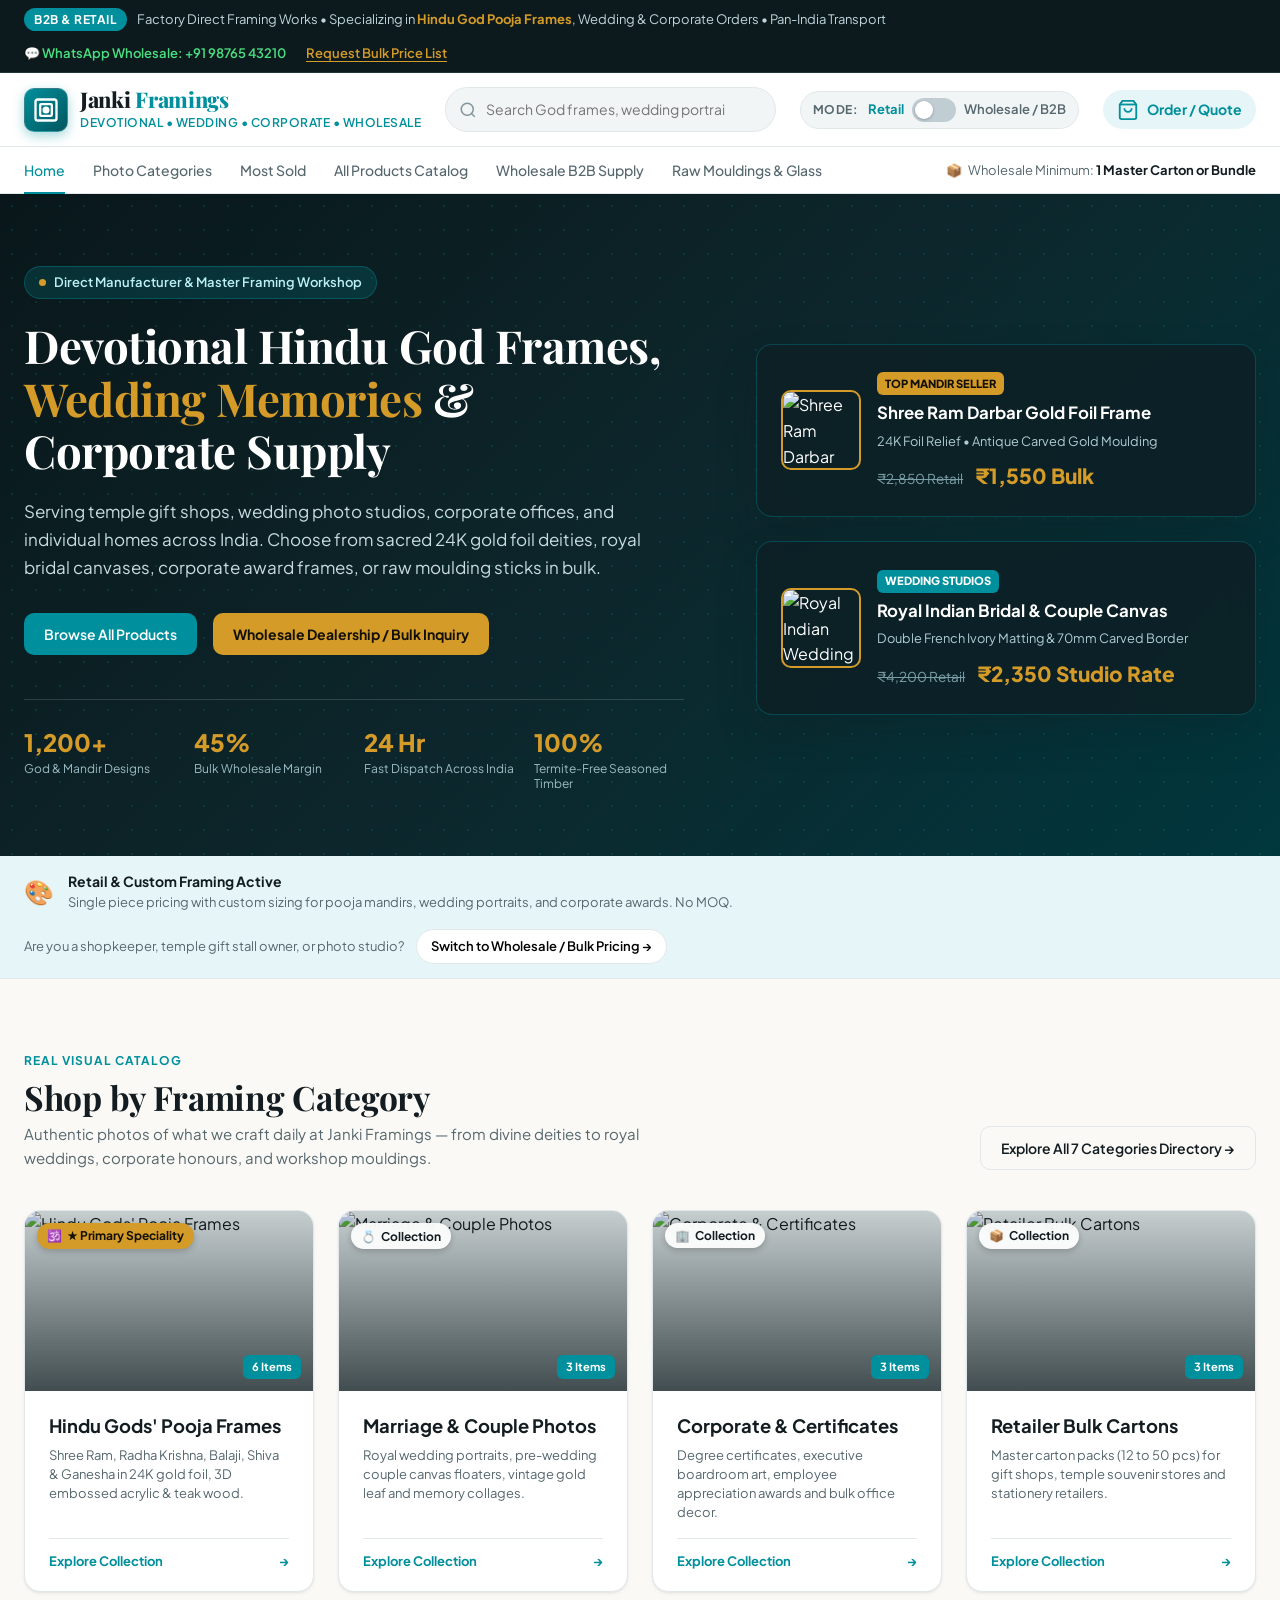
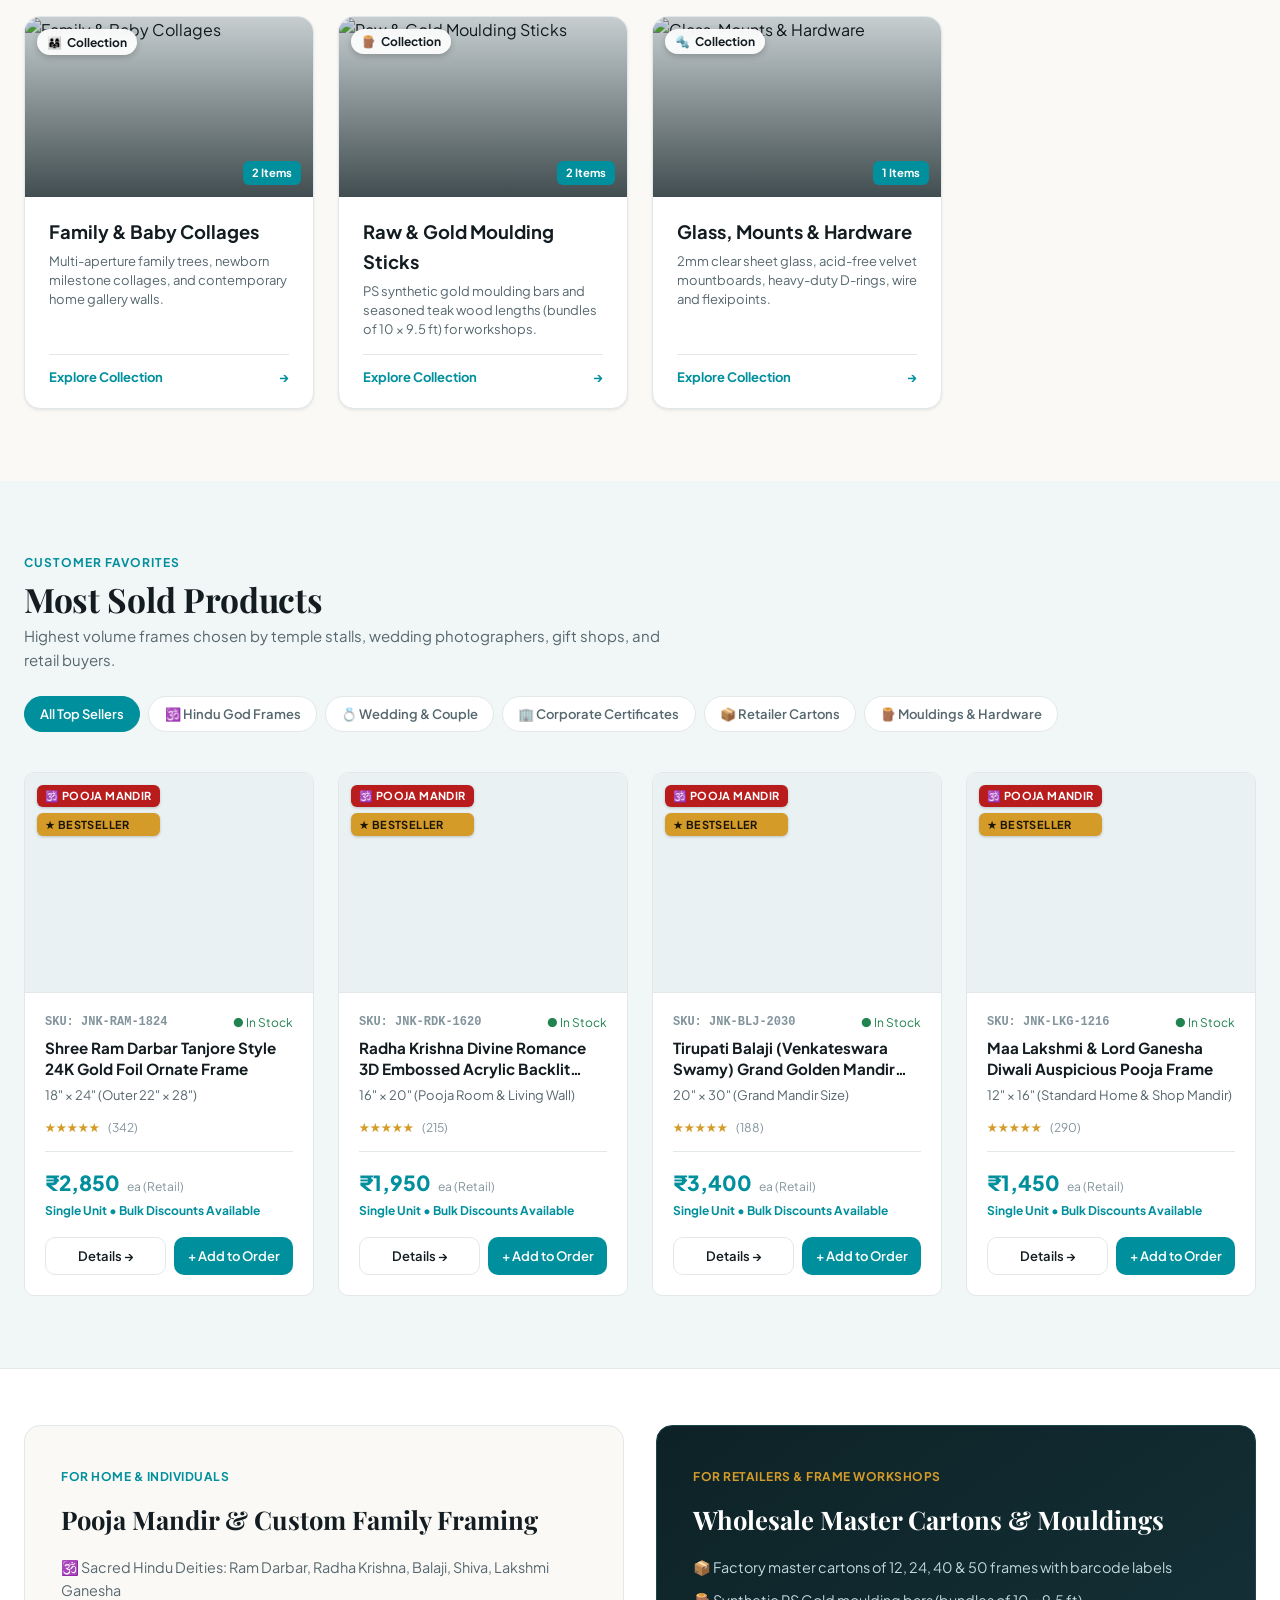
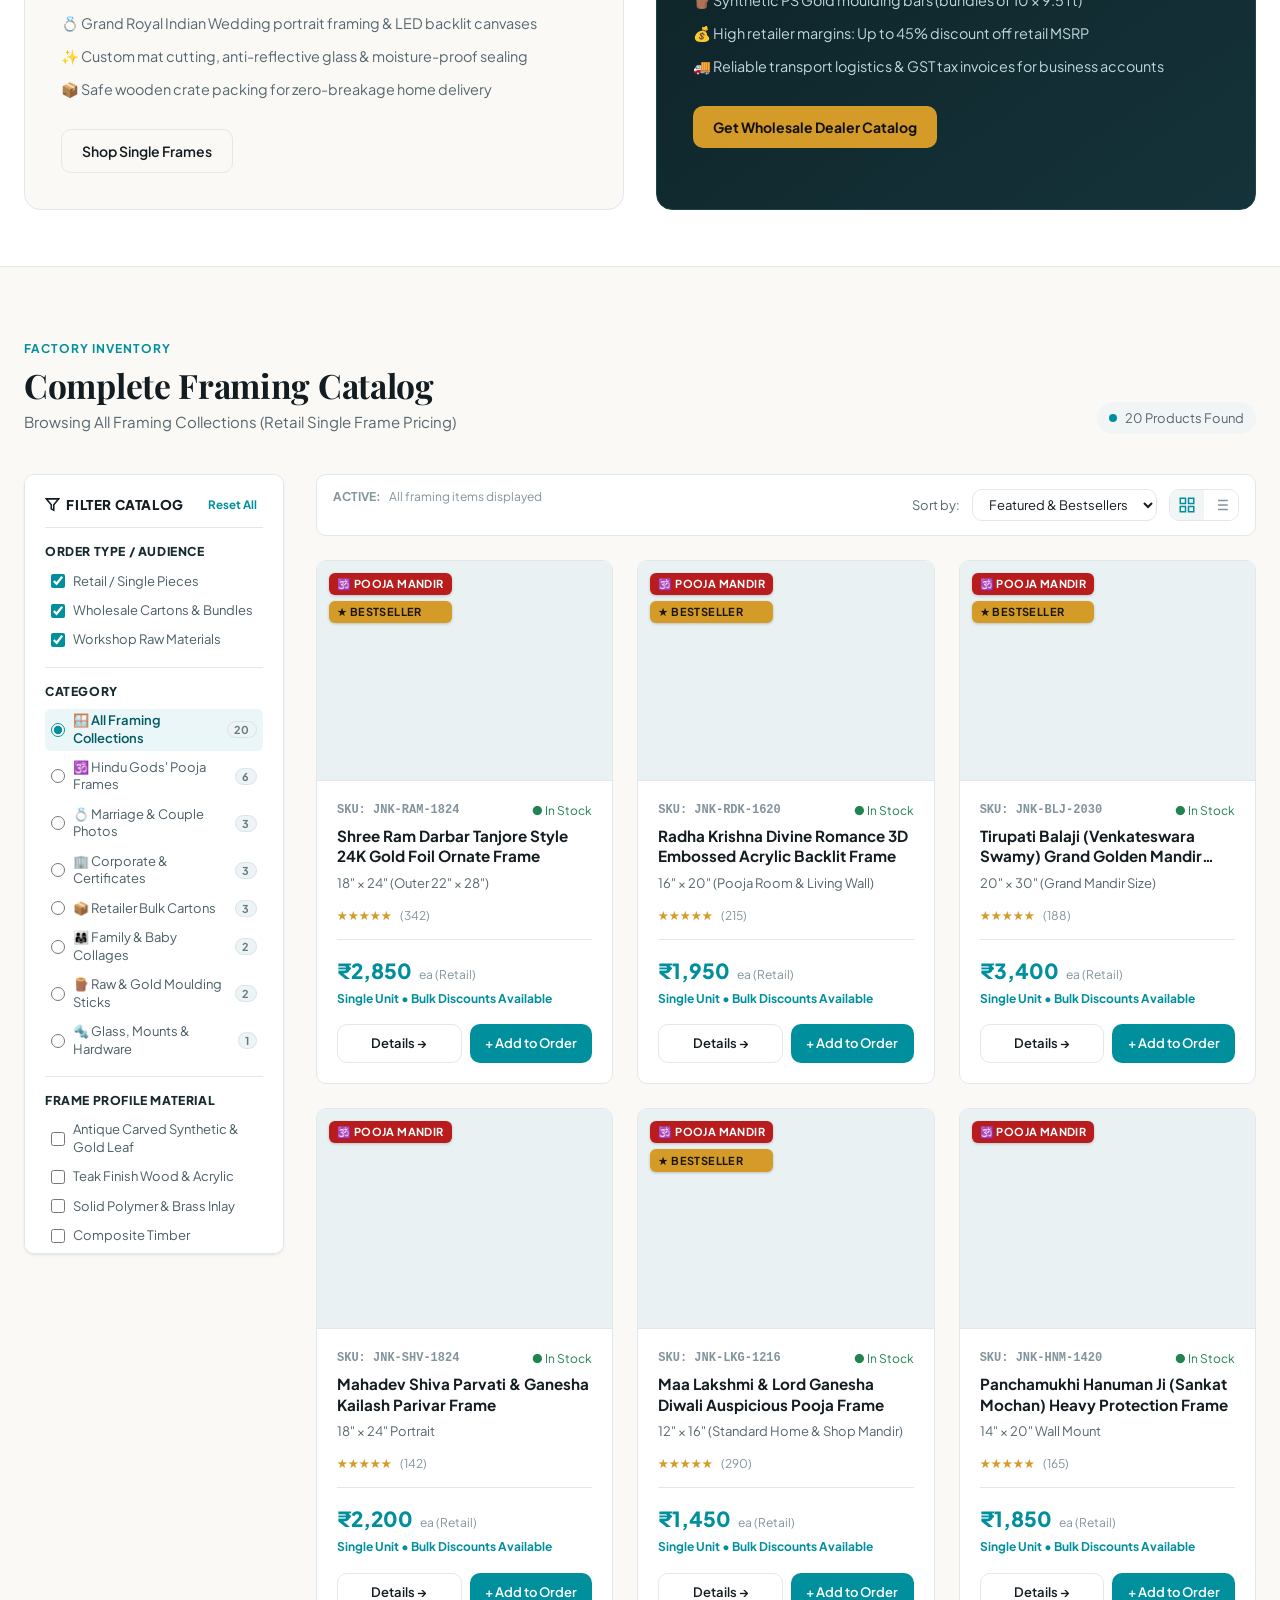
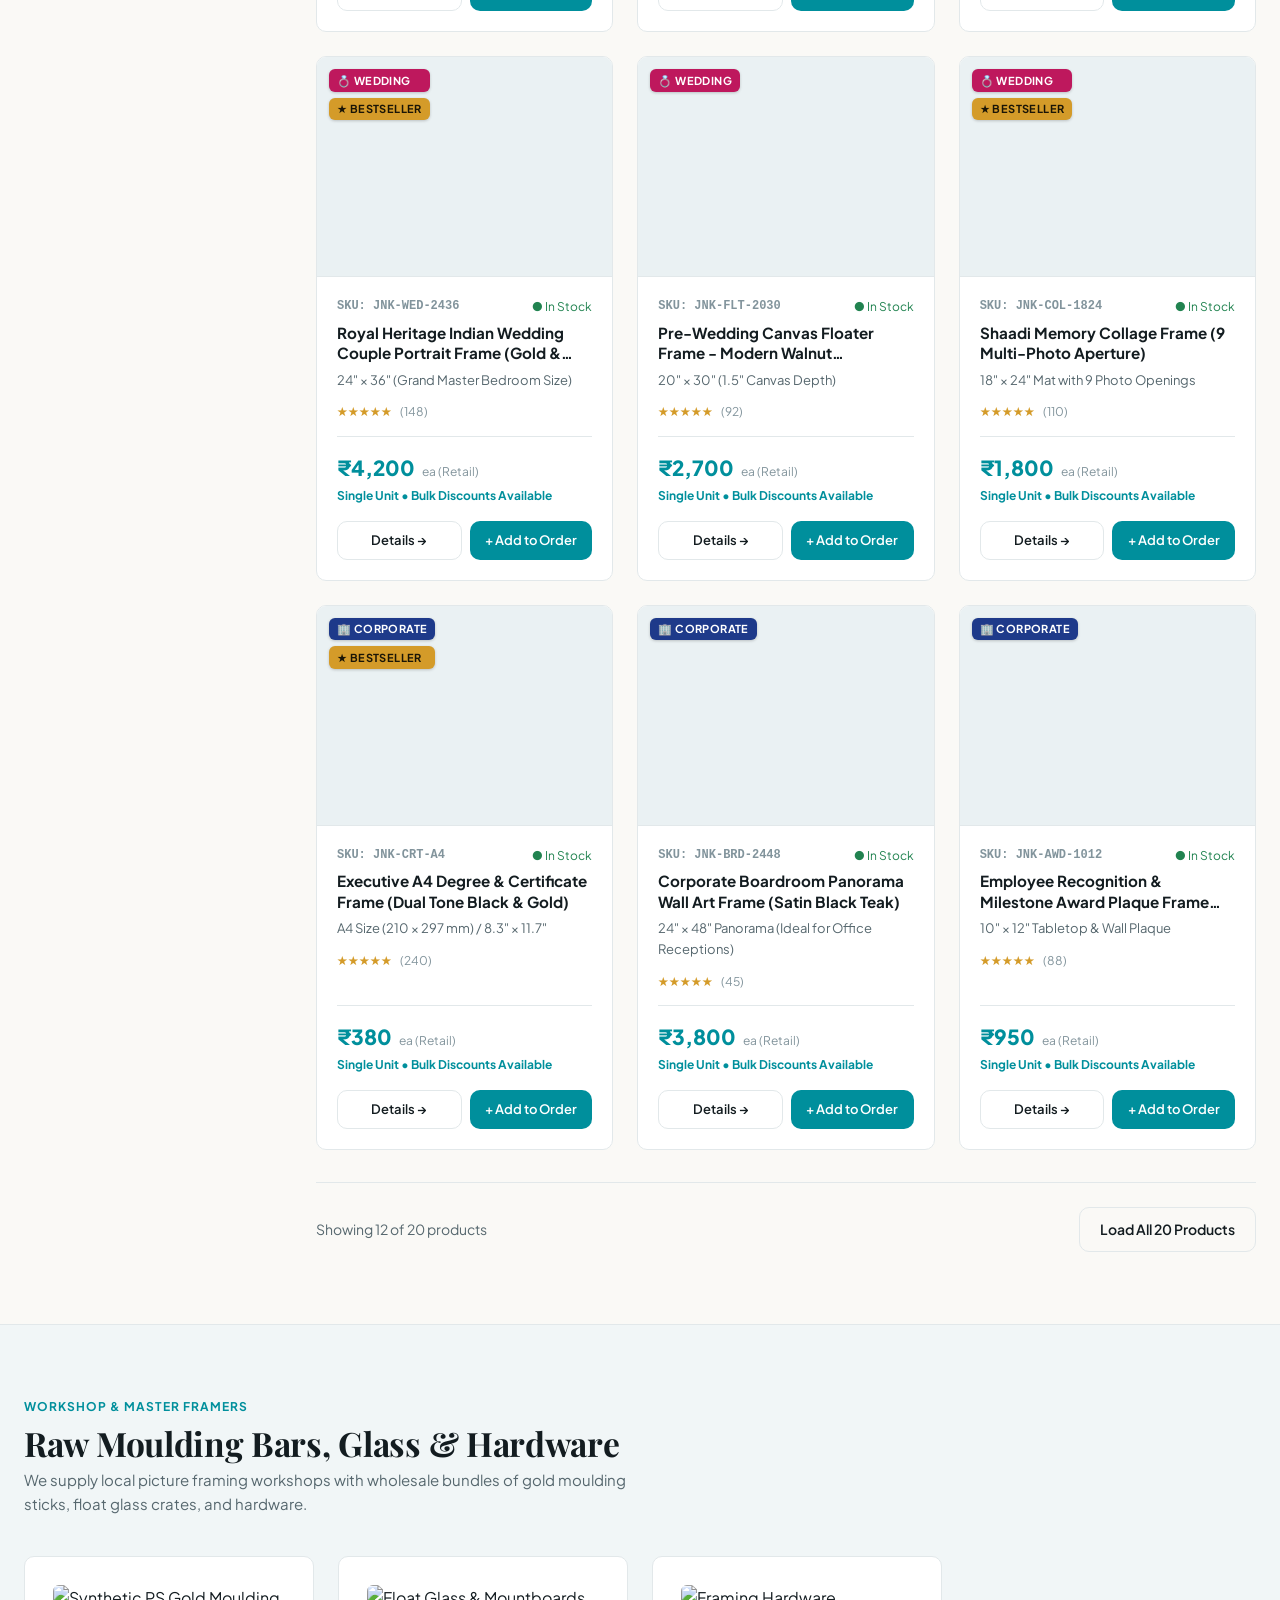
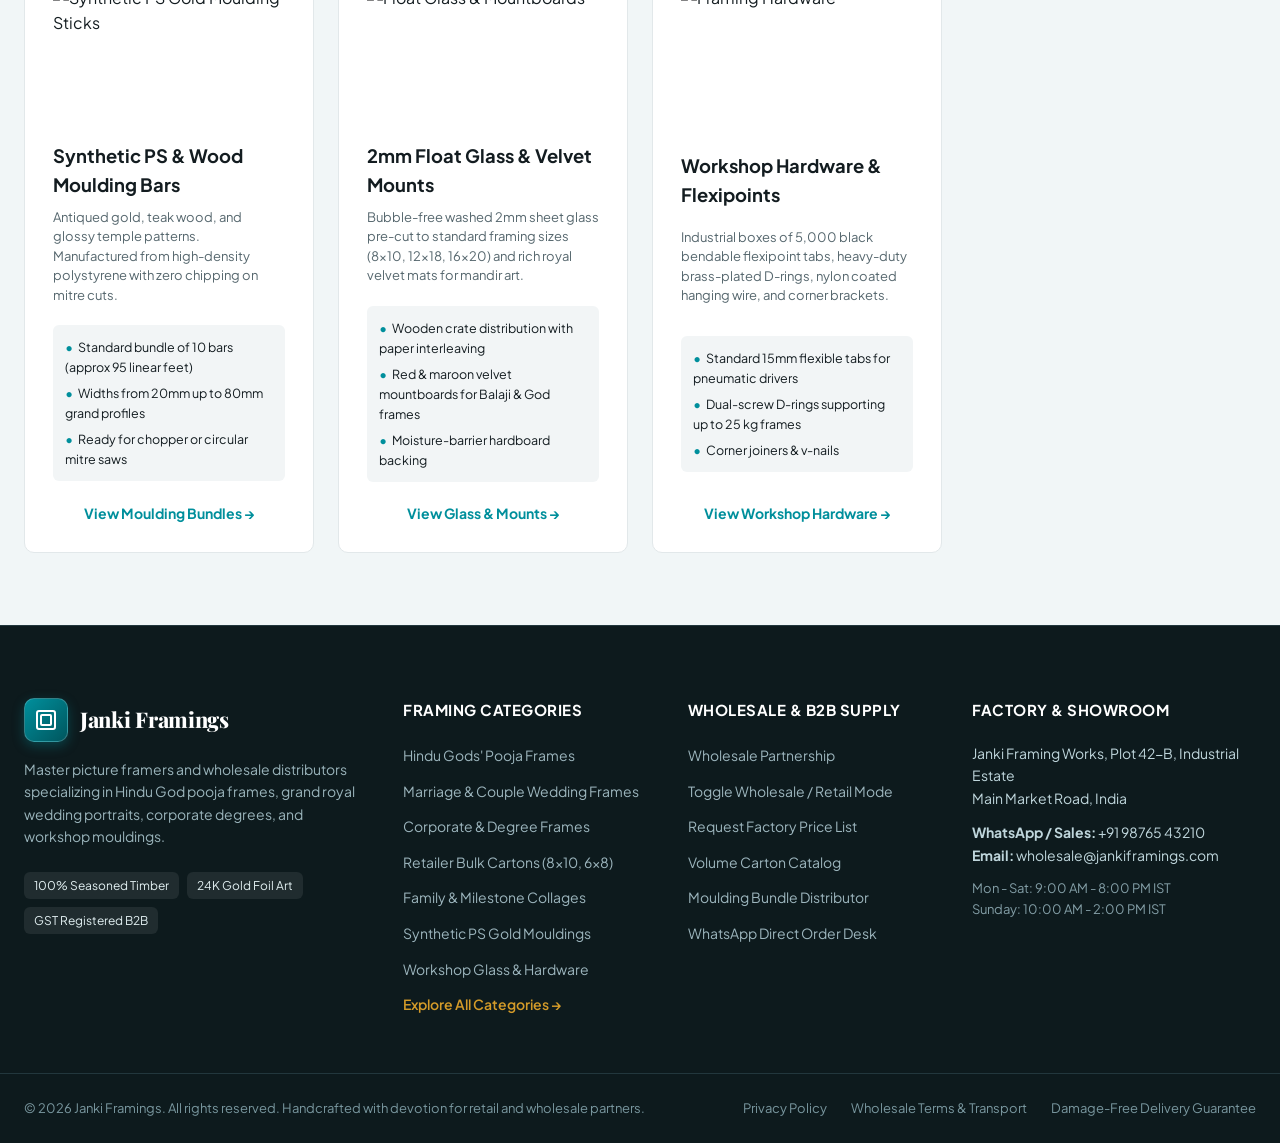
==== commit def92bcb: "added products and category pages" ====
--- a/index.html
+++ b/index.html
@@ -98,12 +98,12 @@
     <nav class="secondary-nav" id="secondary-nav" aria-label="Main Navigation">
       <div class="container nav-links-container">
         <ul class="nav-links">
-          <li><a href="#hero" class="active">Home</a></li>
-          <li><a href="#categories-section">Photo Categories</a></li>
-          <li><a href="#bestsellers-section">Most Sold</a></li>
-          <li><a href="#catalog-section">All Products Catalog</a></li>
+          <li><a href="index.html" class="active">Home</a></li>
+          <li><a href="categories.html">Photo Categories</a></li>
+          <li><a href="products.html?sort=bestseller">Most Sold</a></li>
+          <li><a href="products.html">All Products Catalog</a></li>
           <li><a href="#wholesale-info-section">Wholesale B2B Supply</a></li>
-          <li><a href="#materials-guide-section">Raw Mouldings & Glass</a></li>
+          <li><a href="products.html?category=mouldings">Raw Mouldings & Glass</a></li>
         </ul>
         <div class="wholesale-perk-hint">
           <span class="icon">📦</span>
@@ -131,7 +131,7 @@
             Choose from sacred 24K gold foil deities, royal bridal canvases, corporate award frames, or raw moulding sticks in bulk.
           </p>
           <div class="hero-actions">
-            <a href="#catalog-section" class="btn btn-primary">Browse All Products</a>
+            <a href="products.html" class="btn btn-primary">Browse All Products</a>
             <button id="hero-rfq-btn" class="btn btn-gold">Wholesale Dealership / Bulk Inquiry</button>
           </div>
           
@@ -222,7 +222,7 @@
             </p>
           </div>
           <div class="header-right">
-            <button class="btn btn-outline" id="view-all-cats-btn">View All 20+ Items</button>
+            <a href="categories.html" class="btn btn-outline" id="view-all-cats-btn">Explore All 7 Categories Directory &rarr;</a>
           </div>
         </div>
 
@@ -303,8 +303,13 @@
           <!-- Sidebar Filters -->
           <aside class="catalog-sidebar" id="catalog-sidebar">
             <div class="sidebar-header">
-              <h3>Filters & Search</h3>
-              <button id="reset-filters-btn" class="reset-link">Reset All</button>
+              <h3>
+                <svg width="15" height="15" viewBox="0 0 24 24" fill="none" stroke="currentColor" stroke-width="2.5">
+                  <polygon points="22 3 2 3 10 12.46 10 19 14 21 14 12.46 22 3"></polygon>
+                </svg>
+                Filter Catalog
+              </h3>
+              <button id="reset-filters-btn" class="reset-link" title="Reset all applied filters">Reset All</button>
             </div>
 
             <!-- Audience Filter -->
@@ -346,12 +351,16 @@
 
             <!-- Price Range Filter in INR -->
             <div class="filter-group">
-              <h4 class="filter-heading">Price Range (<span id="price-mode-indicator">₹</span>)</h4>
+              <div class="filter-title-row">
+                <h4 class="filter-heading">Max Price</h4>
+                <span class="price-val" id="current-price-val">Up to ₹6,000</span>
+              </div>
               <div class="price-slider-wrap">
-                <input type="range" id="price-range-slider" min="100" max="6000" step="100" value="6000">
+                <input type="range" id="price-range-slider" min="60" max="6000" step="50" value="6000">
                 <div class="price-range-labels">
-                  <span>₹100</span>
-                  <span id="current-price-val">Up to ₹6,000</span>
+                  <span>₹60</span>
+                  <span id="price-mode-indicator">Retail MRP</span>
+                  <span>₹6,000+</span>
                 </div>
               </div>
             </div>
@@ -632,13 +641,14 @@
       <div class="footer-col">
         <h4>Framing Categories</h4>
         <ul>
-          <li><a href="#catalog-section" onclick="filterByCategory('hindu-gods')">Hindu Gods' Pooja Frames</a></li>
-          <li><a href="#catalog-section" onclick="filterByCategory('wedding-marriage')">Marriage & Couple Wedding Frames</a></li>
-          <li><a href="#catalog-section" onclick="filterByCategory('corporate-framing')">Corporate & Degree Frames</a></li>
-          <li><a href="#catalog-section" onclick="filterByCategory('bulk-retail-cartons')">Retailer Bulk Cartons (8x10, 6x8)</a></li>
-          <li><a href="#catalog-section" onclick="filterByCategory('family-personal')">Family & Milestone Collages</a></li>
-          <li><a href="#catalog-section" onclick="filterByCategory('mouldings')">Synthetic PS Gold Mouldings</a></li>
-          <li><a href="#catalog-section" onclick="filterByCategory('framing-materials')">Workshop Glass & Hardware</a></li>
+          <li><a href="products.html?category=hindu-gods">Hindu Gods' Pooja Frames</a></li>
+          <li><a href="products.html?category=wedding-marriage">Marriage & Couple Wedding Frames</a></li>
+          <li><a href="products.html?category=corporate-framing">Corporate & Degree Frames</a></li>
+          <li><a href="products.html?category=bulk-retail-cartons">Retailer Bulk Cartons (8x10, 6x8)</a></li>
+          <li><a href="products.html?category=family-personal">Family & Milestone Collages</a></li>
+          <li><a href="products.html?category=mouldings">Synthetic PS Gold Mouldings</a></li>
+          <li><a href="products.html?category=framing-materials">Workshop Glass & Hardware</a></li>
+          <li><a href="categories.html" style="color: var(--accent-gold); font-weight: 600;">Explore All Categories &rarr;</a></li>
         </ul>
       </div>
 
@@ -648,8 +658,8 @@
           <li><a href="#wholesale-info-section">Wholesale Partnership</a></li>
           <li><a href="#mode-explainer" id="footer-toggle-wholesale">Toggle Wholesale / Retail Mode</a></li>
           <li><a href="#rfq-modal" class="open-rfq-link">Request Factory Price List</a></li>
-          <li><a href="#catalog-section" onclick="filterByAudience('wholesale')">Volume Carton Catalog</a></li>
-          <li><a href="#materials-guide-section">Moulding Bundle Distributor</a></li>
+          <li><a href="products.html?audience=wholesale">Volume Carton Catalog</a></li>
+          <li><a href="products.html?category=mouldings">Moulding Bundle Distributor</a></li>
           <li><a href="https://wa.me/919876543210" target="_blank" rel="noopener">WhatsApp Direct Order Desk</a></li>
         </ul>
       </div>
--- a/css/style.css
+++ b/css/style.css
@@ -614,6 +614,12 @@
   width: 100%;
 }
 
+.btn-sm {
+  padding: 0.42rem 0.85rem;
+  font-size: 0.78rem;
+  border-radius: var(--radius-sm);
+}
+
 /* ==========================================================================
    Hero / Banner Section
    ========================================================================== */
@@ -1148,8 +1154,8 @@
 
 .catalog-layout {
   display: grid;
-  grid-template-columns: 280px 1fr;
-  gap: 2.25rem;
+  grid-template-columns: 260px 1fr;
+  gap: 2rem;
   align-items: start;
 }
 
@@ -1158,127 +1164,254 @@
   background-color: var(--bg-surface);
   border: 1px solid var(--border-subtle);
   border-radius: var(--radius-md);
-  padding: 1.5rem;
+  padding: 1.15rem 1.25rem;
   box-shadow: var(--shadow-sm);
   position: sticky;
-  top: 140px;
+  top: 100px;
+  max-height: calc(100vh - 120px);
+  overflow-y: auto;
+  overscroll-behavior: contain;
+  scrollbar-width: thin;
+  scrollbar-color: var(--border-subtle) transparent;
+}
+
+.catalog-sidebar::-webkit-scrollbar {
+  width: 4px;
+}
+
+.catalog-sidebar::-webkit-scrollbar-track {
+  background: transparent;
+}
+
+.catalog-sidebar::-webkit-scrollbar-thumb {
+  background: var(--border-subtle);
+  border-radius: 4px;
 }
 
 .sidebar-header {
   display: flex;
   align-items: center;
   justify-content: space-between;
-  padding-bottom: 1rem;
-  border-bottom: 1px solid var(--border-subtle);
-  margin-bottom: 1.25rem;
+  padding-bottom: 0.75rem;
+  border-bottom: 1.5px solid var(--border-subtle);
+  margin-bottom: 1rem;
 }
 
 .sidebar-header h3 {
-  font-size: 1rem;
-  font-weight: 700;
-}
-
+  font-size: 0.84rem;
+  font-weight: 800;
+  text-transform: uppercase;
+  letter-spacing: 0.6px;
+  color: var(--text-main);
+  display: flex;
+  align-items: center;
+  gap: 0.4rem;
+  margin: 0;
+}
+
+.sidebar-header .text-button,
 .reset-link {
-  font-size: 0.75rem;
-  color: var(--text-muted);
+  font-size: 0.72rem;
+  font-weight: 700;
+  color: var(--primary);
+  background: transparent;
+  border: none;
+  cursor: pointer;
+  padding: 0.15rem 0.4rem;
+  border-radius: var(--radius-sm);
+  transition: all var(--transition-fast);
+  line-height: 1;
+}
+
+.sidebar-header .text-button:hover,
+.reset-link:hover {
+  color: var(--primary-dark);
   text-decoration: underline;
-}
-
-.reset-link:hover {
-  color: var(--primary);
+  background-color: var(--primary-light);
 }
 
 .filter-group {
-  margin-bottom: 1.5rem;
-  padding-bottom: 1.25rem;
+  margin-bottom: 1rem;
+  padding-bottom: 0.9rem;
   border-bottom: 1px solid var(--border-subtle);
 }
 
 .filter-group:last-of-type {
   border-bottom: none;
-  margin-bottom: 1rem;
-}
-
-.filter-heading {
+  margin-bottom: 0.25rem;
+  padding-bottom: 0;
+}
+
+.filter-heading,
+.filter-title {
+  font-size: 0.76rem;
+  font-weight: 800;
+  text-transform: uppercase;
+  letter-spacing: 0.6px;
+  color: #172a2f;
+  margin: 0 0 0.6rem 0;
+  line-height: 1.25;
+  display: flex;
+  align-items: center;
+  justify-content: space-between;
+}
+
+.filter-title-row {
+  display: flex;
+  justify-content: space-between;
+  align-items: center;
+  margin-bottom: 0.6rem;
+}
+
+.filter-title-row .filter-heading,
+.filter-title-row .filter-title {
+  margin-bottom: 0;
+}
+
+.price-val {
+  font-size: 0.74rem;
+  font-weight: 700;
+  color: var(--primary);
+  background-color: var(--primary-light);
+  padding: 0.12rem 0.45rem;
+  border-radius: var(--radius-full);
+}
+
+.filter-options,
+.filter-options-list {
+  display: flex;
+  flex-direction: column;
+  gap: 0.3rem;
+}
+
+.filter-checkbox,
+.checkbox-label,
+.radio-label {
+  display: flex;
+  align-items: center;
+  gap: 0.45rem;
   font-size: 0.8125rem;
-  font-weight: 700;
-  text-transform: uppercase;
-  letter-spacing: 0.5px;
-  color: var(--text-main);
-  margin-bottom: 0.75rem;
-}
-
-.filter-options {
-  display: flex;
-  flex-direction: column;
-  gap: 0.5rem;
-}
-
-.filter-checkbox {
-  display: flex;
-  align-items: center;
-  gap: 0.5rem;
-  font-size: 0.8125rem;
-  color: var(--text-muted);
+  color: #4a5e64;
   cursor: pointer;
   user-select: none;
+  padding: 0.22rem 0.4rem;
+  border-radius: var(--radius-sm);
+  transition: background-color var(--transition-fast), color var(--transition-fast);
+  line-height: 1.35;
+}
+
+.filter-checkbox:hover,
+.checkbox-label:hover,
+.radio-label:hover {
+  background-color: var(--bg-subtle);
+  color: var(--text-main);
 }
 
 .filter-checkbox input[type="checkbox"],
-.filter-checkbox input[type="radio"] {
+.filter-checkbox input[type="radio"],
+.checkbox-label input[type="checkbox"],
+.checkbox-label input[type="radio"],
+.radio-label input[type="checkbox"],
+.radio-label input[type="radio"] {
   accent-color: var(--primary);
-  width: 15px;
-  height: 15px;
-}
-
-.filter-checkbox:hover {
-  color: var(--text-main);
-}
-
-.filter-count {
+  width: 14px;
+  height: 14px;
+  margin: 0;
+  cursor: pointer;
+  flex-shrink: 0;
+}
+
+.radio-label.active,
+.radio-label:has(input:checked),
+.checkbox-label.active,
+.checkbox-label:has(input:checked) {
+  color: var(--primary-dark);
+  font-weight: 600;
+  background-color: #eaf6f8;
+}
+
+.filter-count,
+.filter-options-list .count,
+.filter-options .count,
+.radio-label .count,
+.checkbox-label .count {
   margin-left: auto;
-  font-size: 0.75rem;
-  color: var(--text-light);
+  font-size: 0.68rem;
+  font-weight: 700;
+  color: #637c83;
+  background-color: #eef4f6;
+  border: 1px solid #d5e5e8;
+  padding: 0.08rem 0.4rem;
+  border-radius: var(--radius-full);
+  line-height: 1.2;
 }
 
 .price-slider-wrap {
   display: flex;
   flex-direction: column;
-  gap: 0.5rem;
-}
-
-.price-slider-wrap input[type="range"] {
+  gap: 0.4rem;
+}
+
+.price-slider-wrap input[type="range"],
+#price-range-slider,
+#mobile-price-slider {
   width: 100%;
   accent-color: var(--primary);
+  cursor: pointer;
+  height: 5px;
+  border-radius: 3px;
+  margin: 0.35rem 0 0.15rem;
 }
 
 .price-range-labels {
   display: flex;
   justify-content: space-between;
-  font-size: 0.8125rem;
+  align-items: center;
+  font-size: 0.72rem;
   font-weight: 600;
   color: var(--text-muted);
 }
 
-.sidebar-promo {
+#price-mode-indicator {
+  font-size: 0.7rem;
+  font-weight: 700;
+  color: var(--primary);
+  background: var(--primary-light);
+  padding: 0.08rem 0.35rem;
+  border-radius: var(--radius-sm);
+}
+
+.sidebar-promo,
+.sidebar-promo-card {
   background: linear-gradient(135deg, #e6f6f8 0%, #dbf3f6 100%);
   border: 1px solid #b7e5ea;
-  padding: 1rem;
+  padding: 0.9rem 1rem;
   border-radius: var(--radius-md);
   margin-top: 1rem;
-}
-
-.sidebar-promo h4 {
-  font-size: 0.875rem;
+  text-align: left;
+}
+
+.sidebar-promo .promo-icon,
+.sidebar-promo-card .promo-icon {
+  font-size: 1.35rem;
+  margin-bottom: 0.3rem;
+}
+
+.sidebar-promo h4,
+.sidebar-promo-card h4 {
+  font-size: 0.82rem;
   font-weight: 700;
   color: var(--primary-hover);
-  margin-bottom: 0.25rem;
-}
-
-.sidebar-promo p {
-  font-size: 0.75rem;
-  color: var(--text-muted);
-  margin-bottom: 0.75rem;
+  margin-bottom: 0.2rem;
+  line-height: 1.3;
+}
+
+.sidebar-promo p,
+.sidebar-promo-card p {
+  font-size: 0.74rem;
+  color: #4b6167;
+  line-height: 1.4;
+  margin-bottom: 0.65rem;
 }
 
 /* Catalog Toolbar */
@@ -1295,11 +1428,13 @@
   flex-wrap: wrap;
 }
 
-.active-tags-container {
+.active-tags-container,
+.active-filter-tags-row {
   display: flex;
   align-items: center;
   gap: 0.5rem;
   flex-wrap: wrap;
+  margin-bottom: 1rem;
 }
 
 .tags-label {
@@ -2046,18 +2181,26 @@
    ========================================================================== */
 .drawer-backdrop {
   position: fixed;
-  top: 0;
-  left: 0;
-  right: 0;
-  bottom: 0;
+  inset: 0;
   background-color: rgba(13, 26, 29, 0.65);
-  z-index: 1000;
+  backdrop-filter: blur(3px);
+  z-index: 2500;
   display: flex;
   justify-content: flex-end;
-  transition: opacity var(--transition-fast);
-}
-
-.drawer {
+  opacity: 0;
+  visibility: hidden;
+  pointer-events: none;
+  transition: opacity 0.3s ease, visibility 0.3s ease;
+}
+
+.drawer-backdrop.active {
+  opacity: 1;
+  visibility: visible;
+  pointer-events: auto;
+}
+
+.drawer,
+.drawer-panel {
   background-color: #ffffff;
   width: 100%;
   max-width: 440px;
@@ -2065,16 +2208,13 @@
   display: flex;
   flex-direction: column;
   box-shadow: var(--shadow-xl);
-  animation: slideDrawer 0.25s ease-out;
-}
-
-@keyframes slideDrawer {
-  from {
-    transform: translateX(100%);
-  }
-  to {
-    transform: translateX(0);
-  }
+  transform: translateX(100%);
+  transition: transform 0.3s cubic-bezier(0.16, 1, 0.3, 1);
+}
+
+.drawer-backdrop.active .drawer,
+.drawer-backdrop.active .drawer-panel {
+  transform: translateX(0);
 }
 
 .drawer-header {
@@ -2385,46 +2525,1445 @@
   }
 }
 
+/* ==========================================================================
+   Breadcrumb Navigation
+   ========================================================================== */
+.breadcrumb-nav {
+  padding: 1rem 0;
+  background-color: var(--bg-subtle);
+  border-bottom: 1px solid var(--border-subtle);
+}
+
+.breadcrumb-list {
+  display: flex;
+  align-items: center;
+  gap: 0.5rem;
+  flex-wrap: wrap;
+  list-style: none;
+  font-size: 0.84rem;
+}
+
+.breadcrumb-list a {
+  color: var(--primary);
+  font-weight: 500;
+  display: inline-flex;
+  align-items: center;
+  gap: 0.25rem;
+}
+
+.breadcrumb-list a:hover {
+  text-decoration: underline;
+  color: var(--primary-dark);
+}
+
+.breadcrumb-separator {
+  color: var(--text-light);
+  font-size: 0.75rem;
+  user-select: none;
+}
+
+.breadcrumb-current {
+  color: var(--text-muted);
+  font-weight: 600;
+  max-width: 280px;
+  white-space: nowrap;
+  overflow: hidden;
+  text-overflow: ellipsis;
+}
+
+/* ==========================================================================
+   Page Hero Banner (Categories & Products Catalog)
+   ========================================================================== */
+.page-hero {
+  background: linear-gradient(135deg, #091a1e 0%, #004b52 50%, #008f9c 100%);
+  color: #ffffff;
+  padding: 3.5rem 0 3rem;
+  position: relative;
+  overflow: hidden;
+  border-bottom: 3px solid var(--accent-gold);
+}
+
+.page-hero::before {
+  content: '';
+  position: absolute;
+  top: -50px;
+  right: -50px;
+  width: 400px;
+  height: 400px;
+  background: radial-gradient(circle, rgba(212, 155, 41, 0.22) 0%, transparent 70%);
+  pointer-events: none;
+}
+
+.page-hero-inner {
+  position: relative;
+  z-index: 2;
+  display: flex;
+  justify-content: space-between;
+  align-items: center;
+  gap: 2rem;
+  flex-wrap: wrap;
+}
+
+.page-hero-text {
+  max-width: 760px;
+}
+
+.page-hero-badge {
+  display: inline-flex;
+  align-items: center;
+  gap: 0.5rem;
+  background: rgba(255, 255, 255, 0.12);
+  border: 1px solid rgba(255, 255, 255, 0.2);
+  backdrop-filter: blur(8px);
+  padding: 0.35rem 0.85rem;
+  border-radius: var(--radius-full);
+  font-size: 0.8125rem;
+  font-weight: 600;
+  color: var(--accent-gold-bg);
+  margin-bottom: 0.85rem;
+}
+
+.page-hero-title {
+  font-family: var(--font-serif);
+  font-size: 2.35rem;
+  font-weight: 800;
+  line-height: 1.25;
+  margin-bottom: 0.75rem;
+  color: #ffffff;
+}
+
+.page-hero-title span {
+  color: var(--accent-gold);
+}
+
+.page-hero-desc {
+  font-size: 1rem;
+  line-height: 1.6;
+  color: #d8ebef;
+  margin-bottom: 1.25rem;
+}
+
+.page-hero-stats {
+  display: flex;
+  gap: 1.5rem;
+  flex-wrap: wrap;
+}
+
+.hero-stat-pill {
+  background: rgba(0, 0, 0, 0.25);
+  border: 1px solid rgba(255, 255, 255, 0.15);
+  padding: 0.4rem 0.85rem;
+  border-radius: var(--radius-md);
+  font-size: 0.8rem;
+  color: #eaf3f5;
+  display: flex;
+  align-items: center;
+  gap: 0.4rem;
+}
+
+/* ==========================================================================
+   Dedicated Categories Page Styles
+   ========================================================================== */
+.categories-showcase-section {
+  padding: 3.5rem 0 5rem;
+}
+
+.categories-showcase-grid {
+  display: grid;
+  grid-template-columns: repeat(auto-fill, minmax(350px, 1fr));
+  gap: 2rem;
+  margin-top: 2rem;
+}
+
+.cat-showcase-card {
+  background: var(--bg-surface);
+  border: 1px solid var(--border-subtle);
+  border-radius: var(--radius-lg);
+  overflow: hidden;
+  box-shadow: var(--shadow-sm);
+  display: flex;
+  flex-direction: column;
+  transition: transform var(--transition-normal), box-shadow var(--transition-normal), border-color var(--transition-normal);
+  position: relative;
+}
+
+.cat-showcase-card:hover {
+  transform: translateY(-6px);
+  box-shadow: var(--shadow-lg);
+  border-color: var(--primary);
+}
+
+.cat-showcase-card.primary-featured {
+  border: 2px solid var(--primary);
+  box-shadow: 0 8px 24px rgba(0, 143, 156, 0.12);
+}
+
+.cat-showcase-card.primary-featured::before {
+  content: '★ Flagship Indian Deity Collection';
+  position: absolute;
+  top: 0;
+  left: 0;
+  right: 0;
+  background: linear-gradient(90deg, var(--accent-gold), #b37f19);
+  color: #111;
+  font-size: 0.72rem;
+  font-weight: 800;
+  text-transform: uppercase;
+  letter-spacing: 0.5px;
+  text-align: center;
+  padding: 0.25rem 0.5rem;
+  z-index: 3;
+}
+
+.cat-card-media {
+  position: relative;
+  height: 230px;
+  overflow: hidden;
+  background-color: #e8f1f3;
+}
+
+.cat-card-media img {
+  width: 100%;
+  height: 100%;
+  object-fit: cover;
+  transition: transform 0.5s ease;
+}
+
+.cat-showcase-card:hover .cat-card-media img {
+  transform: scale(1.06);
+}
+
+.cat-media-overlay {
+  position: absolute;
+  inset: 0;
+  background: linear-gradient(to top, rgba(13, 26, 29, 0.8) 0%, rgba(13, 26, 29, 0.1) 60%, transparent 100%);
+  display: flex;
+  flex-direction: column;
+  justify-content: flex-end;
+  padding: 1.25rem;
+  color: #ffffff;
+}
+
+.cat-tag-pill {
+  position: absolute;
+  top: 1rem;
+  right: 1rem;
+  background: rgba(0, 0, 0, 0.65);
+  backdrop-filter: blur(6px);
+  color: #ffffff;
+  font-size: 0.75rem;
+  font-weight: 700;
+  padding: 0.25rem 0.65rem;
+  border-radius: var(--radius-full);
+  border: 1px solid rgba(255, 255, 255, 0.2);
+}
+
+.cat-title-row {
+  display: flex;
+  align-items: center;
+  gap: 0.5rem;
+}
+
+.cat-icon-badge {
+  font-size: 1.4rem;
+}
+
+.cat-name-h2 {
+  font-size: 1.25rem;
+  font-weight: 700;
+  color: #ffffff;
+  line-height: 1.3;
+}
+
+.cat-card-content {
+  padding: 1.5rem;
+  display: flex;
+  flex-direction: column;
+  flex: 1;
+}
+
+.cat-card-desc {
+  font-size: 0.9rem;
+  color: var(--text-muted);
+  line-height: 1.55;
+  margin-bottom: 1.25rem;
+  flex: 1;
+}
+
+.cat-deity-pills {
+  margin-bottom: 1.25rem;
+}
+
+.cat-deity-label {
+  font-size: 0.72rem;
+  font-weight: 700;
+  text-transform: uppercase;
+  color: var(--text-light);
+  letter-spacing: 0.5px;
+  margin-bottom: 0.4rem;
+  display: block;
+}
+
+.deity-tags-row {
+  display: flex;
+  flex-wrap: wrap;
+  gap: 0.35rem;
+}
+
+.deity-tag-item {
+  background: var(--bg-subtle);
+  border: 1px solid var(--border-subtle);
+  font-size: 0.75rem;
+  color: var(--primary-dark);
+  padding: 0.2rem 0.55rem;
+  border-radius: var(--radius-sm);
+  font-weight: 500;
+}
+
+.cat-pricing-meta {
+  display: flex;
+  justify-content: space-between;
+  align-items: center;
+  padding-top: 1rem;
+  border-top: 1px solid var(--border-subtle);
+  margin-bottom: 1.25rem;
+}
+
+.cat-price-from {
+  font-size: 0.8rem;
+  color: var(--text-muted);
+}
+
+.cat-price-from strong {
+  font-size: 1.15rem;
+  color: var(--primary);
+  font-weight: 800;
+}
+
+.cat-item-count {
+  font-size: 0.8rem;
+  color: var(--text-muted);
+  background: var(--bg-subtle);
+  padding: 0.2rem 0.5rem;
+  border-radius: var(--radius-sm);
+}
+
+.cat-card-cta {
+  display: inline-flex;
+  align-items: center;
+  justify-content: center;
+  gap: 0.5rem;
+  background-color: var(--primary);
+  color: #ffffff;
+  padding: 0.75rem 1rem;
+  border-radius: var(--radius-md);
+  font-size: 0.9rem;
+  font-weight: 700;
+  transition: all var(--transition-fast);
+  text-align: center;
+}
+
+.cat-card-cta:hover {
+  background-color: var(--primary-hover);
+  color: #ffffff;
+  transform: translateY(-1px);
+}
+
+/* Categories Perks Banner */
+.categories-perks-wrap {
+  margin-top: 4rem;
+  background: linear-gradient(to right, var(--bg-subtle), #ffffff);
+  border: 1px solid var(--border-subtle);
+  border-radius: var(--radius-lg);
+  padding: 2.5rem;
+}
+
+.perks-header {
+  text-align: center;
+  max-width: 650px;
+  margin: 0 auto 2.5rem;
+}
+
+.perks-header h3 {
+  font-size: 1.5rem;
+  color: var(--text-main);
+  margin-bottom: 0.5rem;
+}
+
+.perks-header p {
+  color: var(--text-muted);
+  font-size: 0.9rem;
+}
+
+.perks-3col {
+  display: grid;
+  grid-template-columns: repeat(auto-fit, minmax(240px, 1fr));
+  gap: 1.5rem;
+}
+
+.perk-box {
+  background: #ffffff;
+  border: 1px solid var(--border-subtle);
+  border-radius: var(--radius-md);
+  padding: 1.5rem;
+  text-align: center;
+  transition: transform var(--transition-fast);
+}
+
+.perk-box:hover {
+  transform: translateY(-4px);
+  border-color: var(--primary);
+}
+
+.perk-box-icon {
+  font-size: 2rem;
+  margin-bottom: 0.75rem;
+}
+
+.perk-box h4 {
+  font-size: 1rem;
+  color: var(--text-main);
+  margin-bottom: 0.5rem;
+}
+
+.perk-box p {
+  font-size: 0.84rem;
+  color: var(--text-muted);
+  line-height: 1.5;
+}
+
+/* ==========================================================================
+   Catalog Page Specifics & Mobile Filter Drawer
+   ========================================================================== */
+.catalog-top-bar {
+  display: flex;
+  justify-content: space-between;
+  align-items: center;
+  flex-wrap: wrap;
+  gap: 1rem;
+  background: #ffffff;
+  border: 1px solid var(--border-subtle);
+  border-radius: var(--radius-md);
+  padding: 0.85rem 1.25rem;
+  margin-bottom: 1.5rem;
+}
+
+.mobile-filter-bar {
+  display: none; /* Shown only on mobile & tablet <= 1024px */
+  margin-bottom: 1rem;
+}
+
+.btn-mobile-filter-trigger {
+  width: 100%;
+  display: flex;
+  align-items: center;
+  justify-content: center;
+  gap: 0.6rem;
+  background: var(--bg-surface);
+  border: 1.5px solid var(--primary);
+  color: var(--primary);
+  font-weight: 700;
+  padding: 0.75rem 1rem;
+  border-radius: var(--radius-md);
+  font-size: 0.92rem;
+  box-shadow: var(--shadow-sm);
+}
+
+.btn-mobile-filter-trigger .filter-count-badge {
+  background: var(--primary);
+  color: #ffffff;
+  font-size: 0.75rem;
+  padding: 0.15rem 0.45rem;
+  border-radius: var(--radius-full);
+}
+
+/* Mobile Filter Drawer / Slide-Over Bottom Sheet */
+.mobile-filter-drawer-backdrop {
+  position: fixed;
+  inset: 0;
+  background: rgba(13, 26, 29, 0.65);
+  backdrop-filter: blur(4px);
+  z-index: 1500;
+  display: flex;
+  justify-content: flex-end;
+  opacity: 0;
+  visibility: hidden;
+  transition: opacity 0.3s ease, visibility 0.3s ease;
+}
+
+.mobile-filter-drawer-backdrop.active {
+  opacity: 1;
+  visibility: visible;
+}
+
+.mobile-filter-drawer {
+  background: #ffffff;
+  width: 100%;
+  max-width: 380px;
+  height: 100%;
+  display: flex;
+  flex-direction: column;
+  transform: translateX(100%);
+  transition: transform 0.3s cubic-bezier(0.16, 1, 0.3, 1);
+  box-shadow: var(--shadow-xl);
+}
+
+.mobile-filter-drawer-backdrop.active .mobile-filter-drawer {
+  transform: translateX(0);
+}
+
+.mobile-filter-header {
+  display: flex;
+  justify-content: space-between;
+  align-items: center;
+  padding: 1.25rem 1.5rem;
+  border-bottom: 1px solid var(--border-subtle);
+  background: var(--bg-subtle);
+}
+
+.mobile-filter-header h3 {
+  font-size: 1.1rem;
+  font-weight: 700;
+  color: var(--text-main);
+  display: flex;
+  align-items: center;
+  gap: 0.5rem;
+}
+
+.mobile-filter-body {
+  flex: 1;
+  overflow-y: auto;
+  padding: 1.5rem;
+  display: flex;
+  flex-direction: column;
+  gap: 1.5rem;
+}
+
+.mobile-filter-footer {
+  padding: 1.25rem 1.5rem;
+  border-top: 1px solid var(--border-subtle);
+  background: var(--bg-subtle);
+  display: flex;
+  gap: 0.75rem;
+}
+
+/* ==========================================================================
+   Product Detail Page (PDP) Layout & Components
+   ========================================================================== */
+.pdp-section {
+  padding: 2.5rem 0 4.5rem;
+}
+
+.pdp-grid {
+  display: grid;
+  grid-template-columns: 1fr 1.15fr;
+  gap: 3.5rem;
+  align-items: start;
+}
+
+/* Gallery Column */
+.pdp-gallery-col {
+  position: sticky;
+  top: 120px;
+}
+
+.pdp-main-image-wrap {
+  position: relative;
+  background: #ffffff;
+  border: 1px solid var(--border-subtle);
+  border-radius: var(--radius-lg);
+  overflow: hidden;
+  box-shadow: var(--shadow-md);
+  margin-bottom: 1rem;
+  aspect-ratio: 1 / 1;
+  display: flex;
+  align-items: center;
+  justify-content: center;
+}
+
+.pdp-main-img {
+  width: 100%;
+  height: 100%;
+  object-fit: cover;
+  transition: transform 0.4s ease;
+}
+
+.pdp-main-image-wrap:hover .pdp-main-img {
+  transform: scale(1.08);
+}
+
+.pdp-floating-badge {
+  position: absolute;
+  top: 1rem;
+  left: 1rem;
+  z-index: 2;
+  background: rgba(0, 143, 156, 0.92);
+  backdrop-filter: blur(6px);
+  color: #ffffff;
+  font-size: 0.78rem;
+  font-weight: 700;
+  padding: 0.35rem 0.75rem;
+  border-radius: var(--radius-full);
+}
+
+.pdp-zoom-hint {
+  position: absolute;
+  bottom: 0.75rem;
+  right: 0.75rem;
+  background: rgba(13, 26, 29, 0.75);
+  color: #ffffff;
+  font-size: 0.75rem;
+  padding: 0.3rem 0.6rem;
+  border-radius: var(--radius-sm);
+  display: flex;
+  align-items: center;
+  gap: 0.35rem;
+  pointer-events: none;
+}
+
+.pdp-thumbs-row {
+  display: grid;
+  grid-template-columns: repeat(4, 1fr);
+  gap: 0.75rem;
+  margin-bottom: 1.5rem;
+}
+
+.pdp-thumb-btn {
+  border: 2px solid var(--border-subtle);
+  border-radius: var(--radius-md);
+  overflow: hidden;
+  background: #ffffff;
+  aspect-ratio: 1 / 1;
+  cursor: pointer;
+  padding: 2px;
+  transition: all var(--transition-fast);
+}
+
+.pdp-thumb-btn:hover,
+.pdp-thumb-btn.active {
+  border-color: var(--primary);
+  box-shadow: 0 0 0 2px var(--primary-focus);
+}
+
+.pdp-thumb-btn img {
+  width: 100%;
+  height: 100%;
+  object-fit: cover;
+  border-radius: calc(var(--radius-md) - 3px);
+}
+
+/* Trust Badges under PDP Gallery */
+.pdp-trust-grid {
+  display: grid;
+  grid-template-columns: repeat(2, 1fr);
+  gap: 0.75rem;
+  margin-top: 1rem;
+}
+
+.pdp-trust-item {
+  background: var(--bg-subtle);
+  border: 1px solid var(--border-subtle);
+  border-radius: var(--radius-md);
+  padding: 0.75rem;
+  display: flex;
+  align-items: center;
+  gap: 0.6rem;
+  font-size: 0.8rem;
+  color: var(--text-main);
+  font-weight: 600;
+}
+
+.pdp-trust-item span.trust-icon {
+  font-size: 1.25rem;
+}
+
+/* PDP Info Column */
+.pdp-info-col {
+  display: flex;
+  flex-direction: column;
+  gap: 1.5rem;
+}
+
+.pdp-meta-header {
+  display: flex;
+  justify-content: space-between;
+  align-items: center;
+  flex-wrap: wrap;
+  gap: 0.5rem;
+}
+
+.pdp-sku-category {
+  font-size: 0.8125rem;
+  color: var(--text-muted);
+  display: flex;
+  align-items: center;
+  gap: 0.75rem;
+}
+
+.pdp-in-stock-pill {
+  display: inline-flex;
+  align-items: center;
+  gap: 0.35rem;
+  font-size: 0.78rem;
+  font-weight: 700;
+  color: var(--accent-green);
+  background: var(--accent-green-bg);
+  padding: 0.25rem 0.65rem;
+  border-radius: var(--radius-full);
+}
+
+.pdp-title {
+  font-family: var(--font-serif);
+  font-size: 2rem;
+  font-weight: 800;
+  color: var(--text-main);
+  line-height: 1.3;
+}
+
+.pdp-rating-row {
+  display: flex;
+  align-items: center;
+  gap: 0.75rem;
+  font-size: 0.875rem;
+}
+
+.pdp-stars {
+  color: #f59e0b;
+  letter-spacing: 2px;
+}
+
+.pdp-rating-text {
+  color: var(--text-muted);
+  font-weight: 500;
+}
+
+.pdp-rating-verified {
+  color: var(--primary);
+  font-weight: 600;
+  font-size: 0.78rem;
+  background: var(--primary-light);
+  padding: 0.15rem 0.5rem;
+  border-radius: var(--radius-full);
+}
+
+/* Dynamic Price Card */
+.pdp-price-card {
+  background: #ffffff;
+  border: 1.5px solid var(--border-subtle);
+  border-radius: var(--radius-lg);
+  padding: 1.5rem;
+  box-shadow: var(--shadow-sm);
+}
+
+.pdp-price-card.wholesale-accent {
+  border-color: var(--primary);
+  background: linear-gradient(to bottom, #ffffff, var(--primary-subtle));
+}
+
+.pdp-price-row {
+  display: flex;
+  align-items: baseline;
+  gap: 1rem;
+  flex-wrap: wrap;
+  margin-bottom: 0.5rem;
+}
+
+.pdp-main-price {
+  font-size: 2.25rem;
+  font-weight: 800;
+  color: var(--primary);
+  line-height: 1;
+}
+
+.pdp-mrp-price {
+  font-size: 1.15rem;
+  color: var(--text-light);
+  text-decoration: line-through;
+}
+
+.pdp-savings-pill {
+  background: var(--accent-gold-bg);
+  color: #925f05;
+  border: 1px solid var(--accent-gold-border);
+  font-size: 0.78rem;
+  font-weight: 700;
+  padding: 0.25rem 0.6rem;
+  border-radius: var(--radius-full);
+}
+
+.pdp-pricing-mode-indicator {
+  font-size: 0.85rem;
+  color: var(--text-muted);
+  margin-bottom: 1rem;
+  display: flex;
+  align-items: center;
+  justify-content: space-between;
+}
+
+.btn-inline-mode-toggle {
+  color: var(--primary);
+  font-size: 0.82rem;
+  font-weight: 700;
+  text-decoration: underline;
+  cursor: pointer;
+}
+
+/* Wholesale Tier Table */
+.pdp-bulk-tier-wrap {
+  margin-top: 1rem;
+  background: var(--bg-subtle);
+  border: 1px solid var(--border-subtle);
+  border-radius: var(--radius-md);
+  padding: 1rem;
+}
+
+.pdp-bulk-tier-title {
+  font-size: 0.84rem;
+  font-weight: 700;
+  text-transform: uppercase;
+  color: var(--text-muted);
+  letter-spacing: 0.5px;
+  margin-bottom: 0.75rem;
+  display: flex;
+  align-items: center;
+  gap: 0.5rem;
+}
+
+.tier-table {
+  width: 100%;
+  border-collapse: collapse;
+  font-size: 0.8125rem;
+}
+
+.tier-table th {
+  text-align: left;
+  padding: 0.4rem 0.6rem;
+  color: var(--text-light);
+  font-weight: 600;
+  border-bottom: 1px solid var(--border-subtle);
+}
+
+.tier-table td {
+  padding: 0.45rem 0.6rem;
+  color: var(--text-main);
+  border-bottom: 1px solid var(--border-subtle);
+}
+
+.tier-table tr.active-tier {
+  background-color: #d1eff3;
+  font-weight: 700;
+  color: var(--primary-dark);
+}
+
+/* Variant & Size Selectors */
+.pdp-selector-group {
+  display: flex;
+  flex-direction: column;
+  gap: 0.5rem;
+}
+
+.pdp-selector-label {
+  font-size: 0.85rem;
+  font-weight: 700;
+  color: var(--text-main);
+  display: flex;
+  justify-content: space-between;
+}
+
+.pdp-selector-label span.selected-value {
+  color: var(--primary);
+  font-weight: 600;
+}
+
+.pdp-options-pills {
+  display: flex;
+  flex-wrap: wrap;
+  gap: 0.5rem;
+}
+
+.pdp-option-pill {
+  background: #ffffff;
+  border: 1.5px solid var(--border-subtle);
+  border-radius: var(--radius-md);
+  padding: 0.5rem 0.85rem;
+  font-size: 0.85rem;
+  font-weight: 600;
+  color: var(--text-main);
+  cursor: pointer;
+  transition: all var(--transition-fast);
+}
+
+.pdp-option-pill:hover {
+  border-color: var(--primary);
+}
+
+.pdp-option-pill.active {
+  border-color: var(--primary);
+  background-color: var(--primary-light);
+  color: var(--primary-dark);
+}
+
+/* Quantity & Live Calculator */
+.pdp-qty-calc-box {
+  background: #ffffff;
+  border: 1px solid var(--border-subtle);
+  border-radius: var(--radius-md);
+  padding: 1.25rem;
+}
+
+.pdp-qty-row {
+  display: flex;
+  align-items: center;
+  gap: 1.25rem;
+  flex-wrap: wrap;
+  margin-bottom: 1rem;
+}
+
+.qty-counter {
+  display: inline-flex;
+  align-items: center;
+  border: 1.5px solid var(--border-subtle);
+  border-radius: var(--radius-md);
+  overflow: hidden;
+  background: #ffffff;
+}
+
+.qty-btn {
+  width: 44px;
+  height: 44px;
+  display: flex;
+  align-items: center;
+  justify-content: center;
+  font-size: 1.25rem;
+  font-weight: 700;
+  color: var(--text-main);
+  background: var(--bg-subtle);
+  transition: background var(--transition-fast);
+}
+
+.qty-btn:hover {
+  background: #dbe7eb;
+}
+
+.qty-input {
+  width: 55px;
+  height: 44px;
+  text-align: center;
+  border: none;
+  font-size: 1rem;
+  font-weight: 700;
+  color: var(--text-main);
+  outline: none;
+}
+
+.pdp-live-calc-result {
+  font-size: 0.9rem;
+  color: var(--text-muted);
+}
+
+.pdp-live-calc-result strong {
+  color: var(--primary);
+  font-size: 1.1rem;
+}
+
+/* Action CTA Buttons */
+.pdp-action-buttons {
+  display: flex;
+  flex-direction: column;
+  gap: 0.75rem;
+}
+
+.btn-add-pdp {
+  background: var(--primary);
+  color: #ffffff;
+  padding: 1rem 1.5rem;
+  border-radius: var(--radius-md);
+  font-size: 1.05rem;
+  font-weight: 700;
+  display: flex;
+  align-items: center;
+  justify-content: center;
+  gap: 0.75rem;
+  transition: all var(--transition-fast);
+  box-shadow: 0 4px 12px rgba(0, 143, 156, 0.25);
+}
+
+.btn-add-pdp:hover {
+  background: var(--primary-hover);
+  transform: translateY(-2px);
+  box-shadow: 0 6px 18px rgba(0, 143, 156, 0.35);
+}
+
+.btn-whatsapp-pdp {
+  background: #25d366;
+  color: #ffffff;
+  padding: 0.9rem 1.5rem;
+  border-radius: var(--radius-md);
+  font-size: 1rem;
+  font-weight: 700;
+  display: flex;
+  align-items: center;
+  justify-content: center;
+  gap: 0.75rem;
+  transition: all var(--transition-fast);
+  box-shadow: 0 4px 12px rgba(37, 211, 102, 0.25);
+}
+
+.btn-whatsapp-pdp:hover {
+  background: #1eb855;
+  transform: translateY(-2px);
+  box-shadow: 0 6px 18px rgba(37, 211, 102, 0.35);
+  color: #ffffff;
+}
+
+.btn-rfq-pdp {
+  background: transparent;
+  color: var(--text-main);
+  border: 1.5px solid var(--border-subtle);
+  padding: 0.85rem 1.25rem;
+  border-radius: var(--radius-md);
+  font-size: 0.9rem;
+  font-weight: 600;
+  display: flex;
+  align-items: center;
+  justify-content: center;
+  gap: 0.5rem;
+  transition: all var(--transition-fast);
+}
+
+.btn-rfq-pdp:hover {
+  border-color: var(--text-main);
+  background: var(--bg-subtle);
+}
+
+/* PDP Tabs Section (Specs, Vastu, Packaging) */
+.pdp-tabs-section {
+  margin-top: 4.5rem;
+  background: #ffffff;
+  border: 1px solid var(--border-subtle);
+  border-radius: var(--radius-lg);
+  overflow: hidden;
+  box-shadow: var(--shadow-sm);
+}
+
+.pdp-tabs-nav {
+  display: flex;
+  background: var(--bg-subtle);
+  border-bottom: 1px solid var(--border-subtle);
+  overflow-x: auto;
+}
+
+.pdp-tab-btn {
+  padding: 1rem 1.5rem;
+  font-size: 0.92rem;
+  font-weight: 700;
+  color: var(--text-muted);
+  border-bottom: 3px solid transparent;
+  white-space: nowrap;
+  transition: all var(--transition-fast);
+  cursor: pointer;
+}
+
+.pdp-tab-btn:hover {
+  color: var(--text-main);
+}
+
+.pdp-tab-btn.active {
+  color: var(--primary);
+  background: #ffffff;
+  border-bottom-color: var(--primary);
+}
+
+.pdp-tab-content {
+  padding: 2.5rem;
+}
+
+.pdp-specs-grid {
+  display: grid;
+  grid-template-columns: repeat(2, 1fr);
+  gap: 1.25rem 2.5rem;
+}
+
+.pdp-spec-row {
+  display: flex;
+  justify-content: space-between;
+  padding-bottom: 0.75rem;
+  border-bottom: 1px solid var(--border-subtle);
+  font-size: 0.88rem;
+}
+
+.pdp-spec-label {
+  color: var(--text-muted);
+  font-weight: 500;
+}
+
+.pdp-spec-val {
+  color: var(--text-main);
+  font-weight: 700;
+  text-align: right;
+}
+
+/* Related Products Row */
+.pdp-related-section {
+  margin-top: 4.5rem;
+}
+
+.pdp-related-header {
+  display: flex;
+  justify-content: space-between;
+  align-items: flex-end;
+  margin-bottom: 1.75rem;
+}
+
+.pdp-related-header h3 {
+  font-size: 1.5rem;
+  font-family: var(--font-serif);
+  color: var(--text-main);
+}
+
+/* PDP Sticky Mobile Bottom Bar */
+.pdp-sticky-bar {
+  display: none;
+  position: fixed;
+  bottom: 0;
+  left: 0;
+  right: 0;
+  background: #ffffff;
+  border-top: 1px solid var(--border-subtle);
+  padding: 0.65rem 1rem;
+  box-shadow: 0 -4px 16px rgba(0, 0, 0, 0.1);
+  z-index: 1200;
+  justify-content: space-between;
+  align-items: center;
+  gap: 0.75rem;
+}
+
+.sticky-bar-price {
+  display: flex;
+  flex-direction: column;
+}
+
+.sticky-bar-price .price {
+  font-size: 1.15rem;
+  font-weight: 800;
+  color: var(--primary);
+  line-height: 1;
+}
+
+.sticky-bar-price .label {
+  font-size: 0.7rem;
+  color: var(--text-muted);
+}
+
+.sticky-bar-actions {
+  display: flex;
+  gap: 0.5rem;
+  flex: 1;
+  justify-content: flex-end;
+}
+
+.sticky-bar-actions .btn {
+  padding: 0.55rem 0.85rem;
+  font-size: 0.85rem;
+  font-weight: 700;
+  border-radius: var(--radius-md);
+  white-space: nowrap;
+}
+
+/* ==========================================================================
+   Comprehensive Responsive Breakpoints (Mobile, Tablet, Desktop)
+   ========================================================================== */
+
+/* Tablet & Smaller Desktops (<= 1024px) */
+@media (max-width: 1024px) {
+  .hero-container {
+    grid-template-columns: 1fr;
+    gap: 2.5rem;
+  }
+
+  .hero-card-preview {
+    display: none;
+  }
+
+  .catalog-layout {
+    grid-template-columns: 1fr;
+  }
+
+  .catalog-sidebar {
+    display: none; /* Mobile filter sheet used instead */
+  }
+
+  .mobile-filter-bar {
+    display: block;
+  }
+
+  .pdp-grid {
+    grid-template-columns: 1fr;
+    gap: 2.5rem;
+  }
+
+  .pdp-gallery-col {
+    position: static;
+  }
+
+  .footer-content {
+    grid-template-columns: 1fr 1fr;
+    gap: 2.5rem;
+  }
+}
+
+/* Mobile Tablets & Large Phones (<= 768px) */
 @media (max-width: 768px) {
+  .announcement-bar {
+    display: none;
+  }
+
+  .header-content {
+    padding: 0.75rem 0;
+    gap: 0.75rem;
+  }
+
+  .search-wrapper {
+    order: 3;
+    width: 100%;
+    margin: 0.25rem 0 0;
+  }
+
+  .mode-switcher-container {
+    order: 2;
+    margin-left: auto;
+  }
+
+  .mode-title {
+    display: none;
+  }
+
   .secondary-nav {
     display: none;
   }
 
   .secondary-nav.mobile-active {
     display: block;
+    background: var(--bg-dark);
+    border-top: 1px solid var(--border-dark);
   }
 
   .nav-links {
     flex-direction: column;
-    gap: 0.5rem;
+    gap: 0.35rem;
     padding: 1rem 0;
+  }
+
+  .nav-links a {
+    color: #d8ebef;
+    padding: 0.5rem 0;
+    font-size: 0.95rem;
   }
 
   .mobile-menu-toggle {
     display: flex;
   }
 
+  .hero-title {
+    font-size: 1.85rem;
+  }
+
+  .hero-stats {
+    grid-template-columns: 1fr 1fr;
+    gap: 0.75rem;
+  }
+
   .dual-service-grid {
     grid-template-columns: 1fr;
   }
 
-  .hero-stats {
-    grid-template-columns: 1fr 1fr;
-  }
-
-  .quick-view-grid {
+  .categories-showcase-grid {
     grid-template-columns: 1fr;
   }
 
-  .announcement-bar {
-    display: none;
-  }
-
-  .mode-action-call {
-    display: none;
+  .pdp-specs-grid {
+    grid-template-columns: 1fr;
+    gap: 0.75rem;
+  }
+
+  .pdp-tab-content {
+    padding: 1.5rem;
+  }
+
+  .pdp-sticky-bar {
+    display: flex;
+  }
+
+  body.pdp-page {
+    padding-bottom: 75px;
   }
 
   .footer-content {
     grid-template-columns: 1fr;
-  }
-}
+    gap: 2rem;
+  }
+
+  .footer-bottom-inner {
+    flex-direction: column;
+    text-align: center;
+    gap: 1rem;
+  }
+
+  .footer-bottom-links {
+    flex-wrap: wrap;
+    justify-content: center;
+  }
+}
+
+/* Mobile Phones (<= 600px) - 2-Column Product Grid for Indian Shoppers */
+@media (max-width: 600px) {
+  .container {
+    padding-left: 1rem;
+    padding-right: 1rem;
+  }
+
+  .page-hero {
+    padding: 2.25rem 0 2rem;
+  }
+
+  .page-hero-title {
+    font-size: 1.7rem;
+  }
+
+  .page-hero-desc {
+    font-size: 0.9rem;
+  }
+
+  /* 2-Column Grid on Mobile Phones */
+  .products-grid {
+    grid-template-columns: repeat(2, 1fr) !important;
+    gap: 0.65rem !important;
+  }
+
+  .product-card-media {
+    height: 145px !important;
+  }
+
+  .product-card-body {
+    padding: 0.65rem !important;
+  }
+
+  .product-meta-row {
+    margin-bottom: 0.25rem !important;
+  }
+
+  .product-sku {
+    font-size: 0.65rem !important;
+  }
+
+  .product-stock {
+    font-size: 0.65rem !important;
+  }
+
+  .product-title {
+    font-size: 0.82rem !important;
+    line-height: 1.25 !important;
+    height: 2.5em;
+    display: -webkit-box;
+    -webkit-line-clamp: 2;
+    -webkit-box-orient: vertical;
+    overflow: hidden;
+    margin-bottom: 0.25rem !important;
+  }
+
+  .product-dimensions {
+    font-size: 0.68rem !important;
+    margin-bottom: 0.25rem !important;
+    white-space: nowrap;
+    overflow: hidden;
+    text-overflow: ellipsis;
+  }
+
+  .product-rating {
+    font-size: 0.7rem !important;
+    margin-bottom: 0.35rem !important;
+  }
+
+  .product-price-box {
+    margin-bottom: 0.5rem !important;
+  }
+
+  .price-main {
+    font-size: 1.05rem !important;
+  }
+
+  .price-label {
+    font-size: 0.65rem !important;
+  }
+
+  .wholesale-tier-hint {
+    font-size: 0.65rem !important;
+    display: -webkit-box;
+    -webkit-line-clamp: 1;
+    -webkit-box-orient: vertical;
+    overflow: hidden;
+  }
+
+  .product-card-actions {
+    flex-direction: column !important;
+    gap: 0.35rem !important;
+  }
+
+  .product-card-actions .btn {
+    padding: 0.45rem 0.5rem !important;
+    font-size: 0.72rem !important;
+    width: 100% !important;
+    min-height: 38px;
+    justify-content: center;
+  }
+
+  .prod-badge {
+    font-size: 0.62rem !important;
+    padding: 0.15rem 0.35rem !important;
+  }
+
+  /* PDP on Small Mobile */
+  .pdp-title {
+    font-size: 1.45rem;
+  }
+
+  .pdp-main-price {
+    font-size: 1.75rem;
+  }
+
+  .pdp-thumbs-row {
+    gap: 0.5rem;
+  }
+
+  .pdp-trust-grid {
+    grid-template-columns: 1fr;
+  }
+
+  .cat-card-media {
+    height: 180px;
+  }
+
+  .cat-card-content {
+    padding: 1.15rem;
+  }
+
+  .modal-container {
+    width: 95%;
+    max-height: 90vh;
+  }
+}
+
+/* Extra Small Phones (<= 400px) */
+@media (max-width: 400px) {
+  .brand-name {
+    font-size: 1.1rem;
+  }
+
+  .brand-tagline {
+    display: none;
+  }
+
+  .hero-stats {
+    grid-template-columns: 1fr;
+  }
+}
